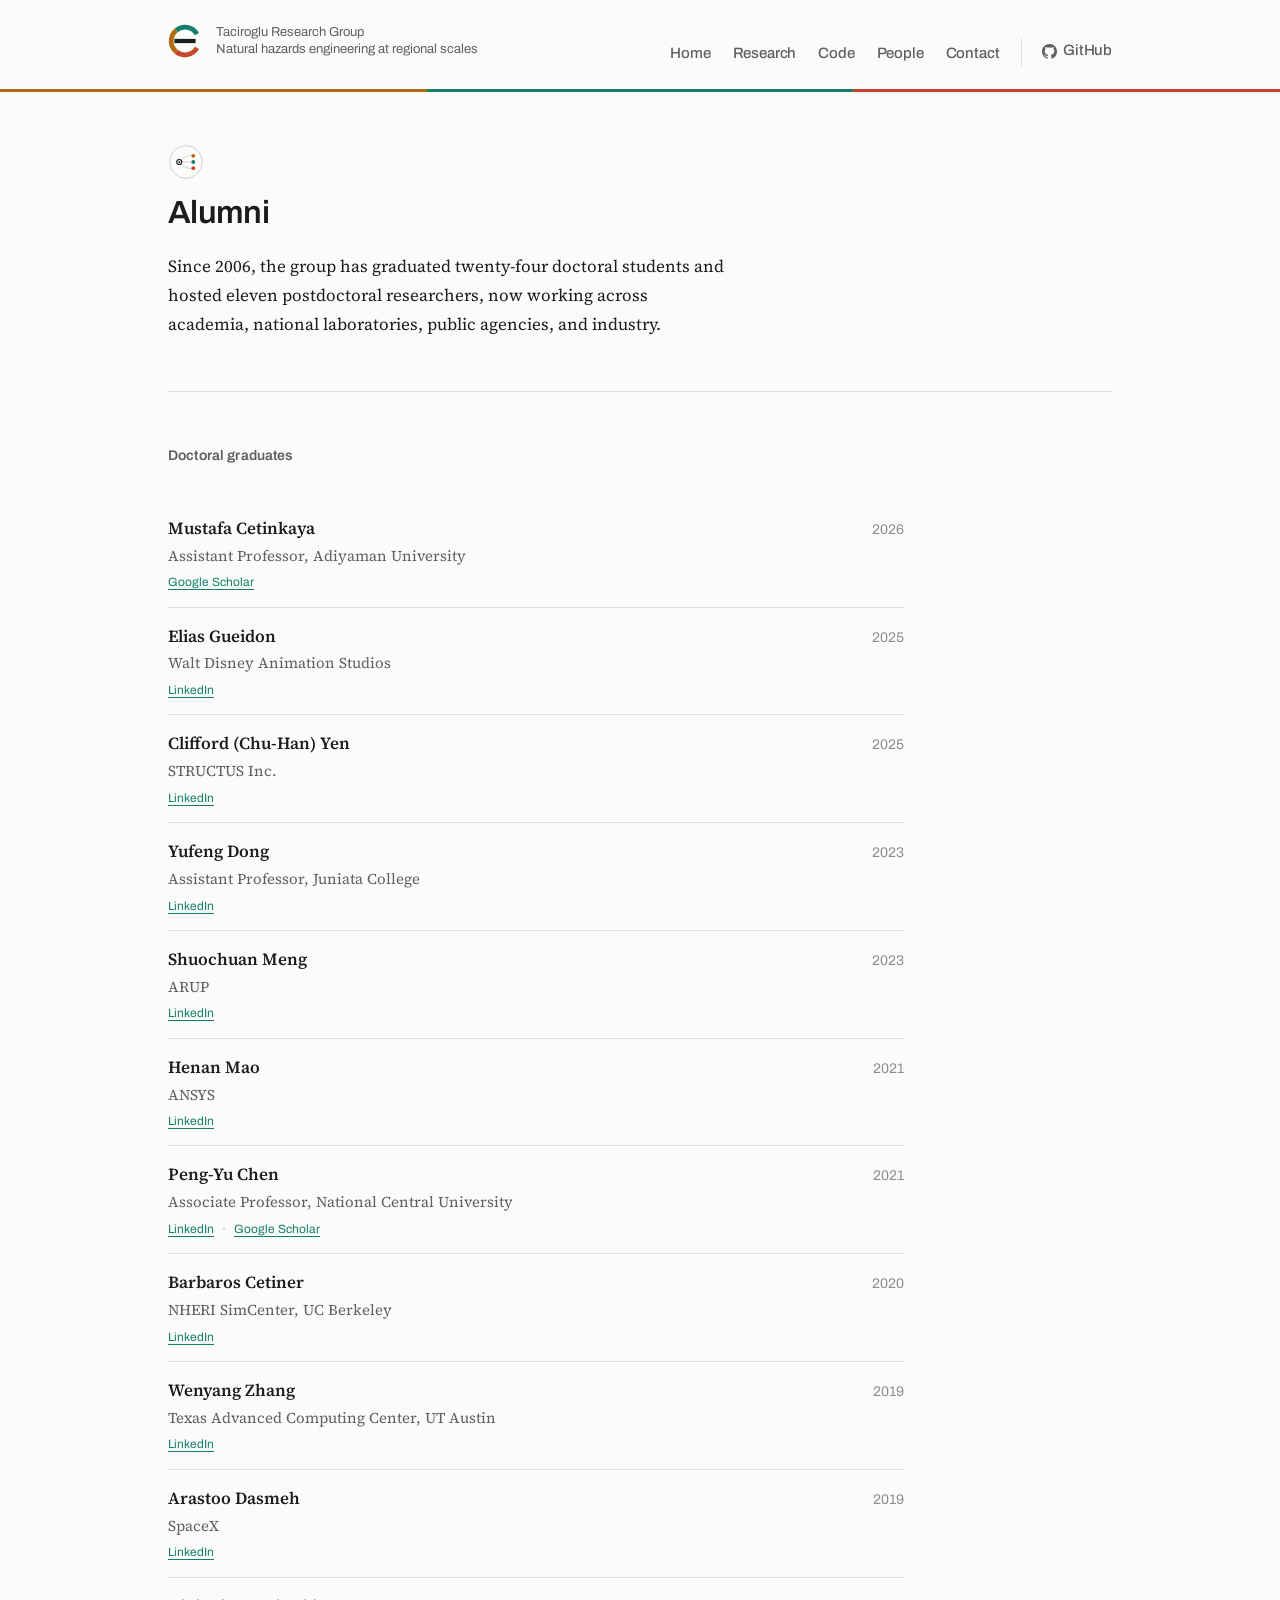
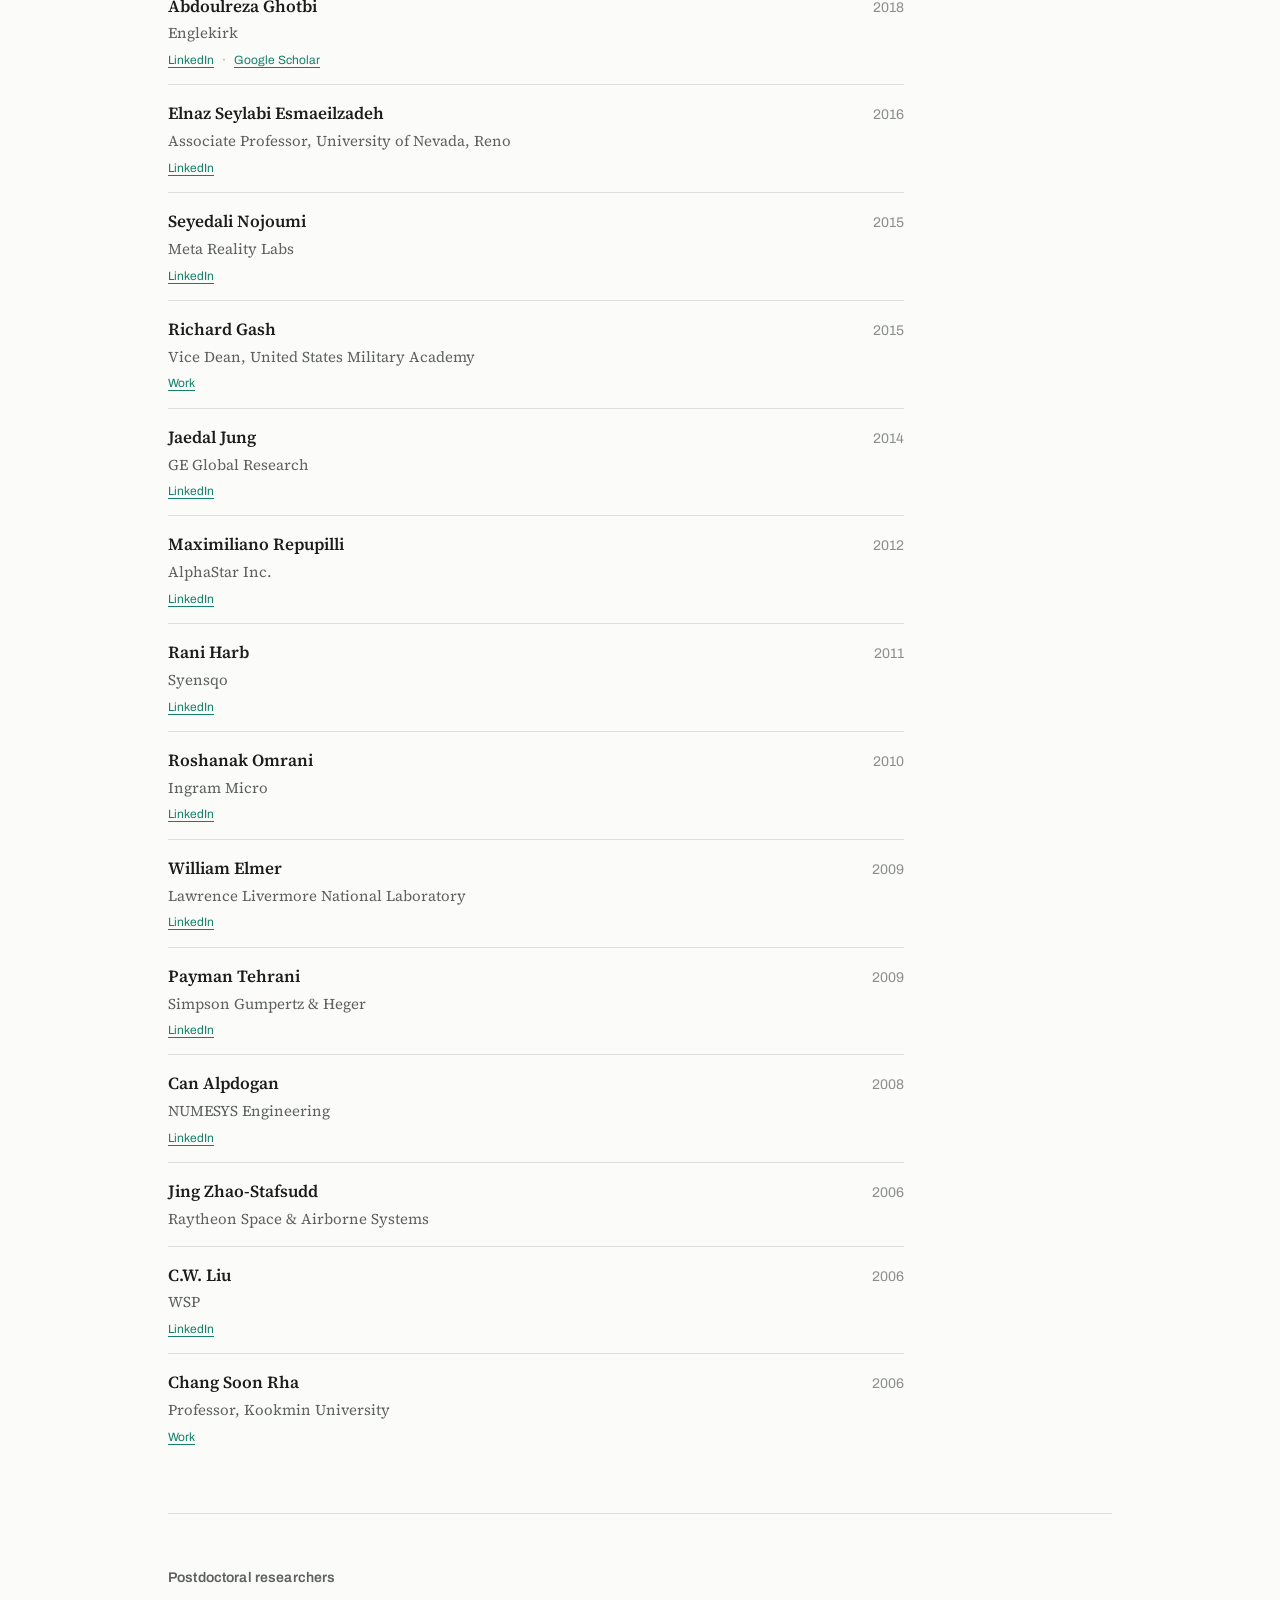
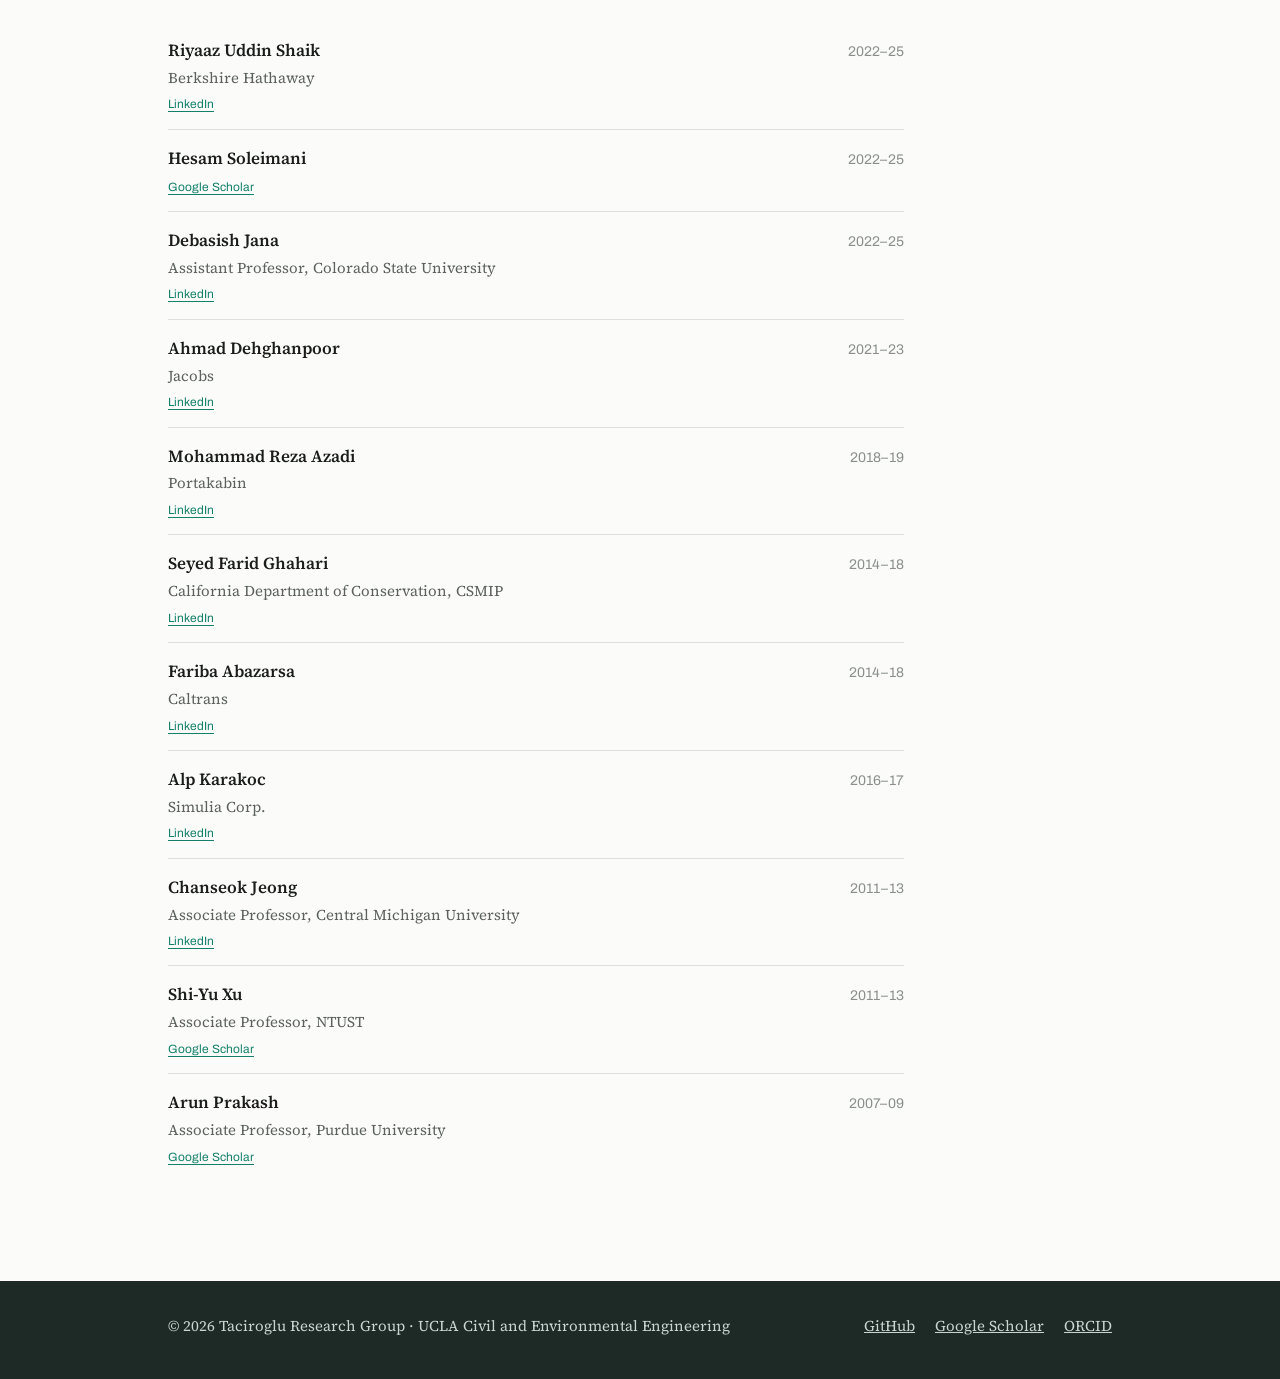
==== alumni.html @ d0d47802 "Set Soleimani postdoc years to 2022-2025" ====
<!DOCTYPE html>
<html lang="en">
<head>
<meta charset="utf-8">
<meta name="viewport" content="width=device-width, initial-scale=1">
<title>Alumni — Taciroglu Research Group</title>
<meta name="description" content="Doctoral graduates and postdoctoral researchers of the Taciroglu Research Group at UCLA since 2006.">
<link rel="preconnect" href="https://fonts.googleapis.com">
<link rel="preconnect" href="https://fonts.gstatic.com" crossorigin>
<link href="https://fonts.googleapis.com/css2?family=Archivo:wght@400;500;600&family=Source+Serif+4:opsz,wght@8..60,400;8..60,600&display=swap" rel="stylesheet">
<link rel="icon" type="image/svg+xml" href="assets/favicon.svg">
<link rel="stylesheet" href="assets/style.css">
</head>
<body>
<a class="skip" href="#main">Skip to content</a>

<header class="masthead">
  <div class="wrap masthead-inner">
    <a class="wordmark" href="index.html"><svg class="sitemark" viewBox="0 0 64 64" aria-hidden="true">
  <g fill="none" stroke-width="9" stroke-linecap="butt">
    <path d="M 54.52 19.00 A 26 26 0 0 0 15.29 12.08" stroke="#14806a"/>
    <path d="M 15.29 12.08 A 26 26 0 0 0 15.29 51.92" stroke="#b26b12"/>
    <path d="M 15.29 51.92 A 26 26 0 0 0 54.52 45.00" stroke="#c6472a"/>
  </g>
  <path d="M12 32 H52" stroke="#1a1d1b" stroke-width="8" fill="none"/>
</svg><span class="wm-text">Taciroglu Research Group
      <span>Natural hazards engineering at regional scales</span></span></a>
    <nav aria-label="Main"><ul><li><a href="index.html">Home</a></li><li><a href="research.html">Research</a></li><li><a href="code.html">Code</a></li><li><a href="people.html">People</a></li><li><a href="contact.html">Contact</a></li><li><a class="ext" href="https://github.com/TRG-UCLA">
          <svg viewBox="0 0 16 16" aria-hidden="true"><path d="M8 0C3.58 0 0 3.58 0 8c0 3.54 2.29 6.53 5.47 7.59.4.07.55-.17.55-.38 0-.19-.01-.82-.01-1.49-2.01.37-2.53-.49-2.69-.94-.09-.23-.48-.94-.82-1.13-.28-.15-.68-.52-.01-.53.63-.01 1.08.58 1.23.82.72 1.21 1.87.87 2.33.66.07-.52.28-.87.51-1.07-1.78-.2-3.64-.89-3.64-3.95 0-.87.31-1.59.82-2.15-.08-.2-.36-1.02.08-2.12 0 0 .67-.21 2.2.82.64-.18 1.32-.27 2-.27s1.36.09 2 .27c1.53-1.04 2.2-.82 2.2-.82.44 1.1.16 1.92.08 2.12.51.56.82 1.27.82 2.15 0 3.07-1.87 3.75-3.65 3.95.29.25.54.73.54 1.48 0 1.07-.01 1.93-.01 2.2 0 .21.15.46.55.38A8.01 8.01 0 0 0 16 8c0-4.42-3.58-8-8-8Z"/></svg>
          GitHub</a></li></ul></nav>
  </div>
</header>
<div class="strata" aria-hidden="true"><i></i><i></i><i></i></div>

<main id="main">
<div class="wrap">

<section style="border-top:0;">
  <svg class="emblem" viewBox="0 0 64 64" xmlns="http://www.w3.org/2000/svg" aria-hidden="true">
  <circle cx="32" cy="32" r="29" fill="none" stroke="#c9cbc6" stroke-width="1.5"/>
  <g stroke="#c9cbc6" stroke-width="1.4" fill="none">
    <path d="M20 32 Q 32 18 45 21"/>
    <path d="M20 32 Q 34 32 45 32"/>
    <path d="M20 32 Q 32 46 45 43"/>
  </g>
  <circle cx="20" cy="32" r="4.5" fill="none" stroke="#1a1d1b" stroke-width="2"/>
  <circle cx="20" cy="32" r="1.6" fill="#1a1d1b"/>
  <circle cx="45" cy="21" r="3.4" fill="#b26b12"/>
  <circle cx="45" cy="32" r="3.4" fill="#14806a"/>
  <circle cx="45" cy="43" r="3.4" fill="#c6472a"/>
</svg>
  <h2 class="big">Alumni</h2>
  <div class="narrow">
    <p>Since 2006, the group has graduated twenty-four doctoral students and hosted eleven postdoctoral researchers, now working across academia, national laboratories, public agencies, and industry.</p>
  </div>
</section>

<section>
  <h2 class="section-head">Doctoral graduates</h2>
  <ul class="alumni">
    <li><div><span class="who">Mustafa Cetinkaya</span><span class="where">Assistant Professor, Adiyaman University</span><span class="plinks"><a href="https://scholar.google.com/citations?hl=en&amp;user=sYdfbuUAAAAJ&amp;view_op=list_works&amp;sortby=pubdate">Google Scholar</a></span></div><span class="yr">2026</span></li>
    <li><div><span class="who">Elias Gueidon</span><span class="where">Walt Disney Animation Studios</span><span class="plinks"><a href="https://www.linkedin.com/in/egueidon/">LinkedIn</a></span></div><span class="yr">2025</span></li>
    <li><div><span class="who">Clifford (Chu-Han) Yen</span><span class="where">STRUCTUS Inc.</span><span class="plinks"><a href="https://www.linkedin.com/in/chu-han-yen/">LinkedIn</a></span></div><span class="yr">2025</span></li>
    <li><div><span class="who">Yufeng Dong</span><span class="where">Assistant Professor, Juniata College</span><span class="plinks"><a href="https://www.linkedin.com/in/yufeng-dong-834913126/">LinkedIn</a></span></div><span class="yr">2023</span></li>
    <li><div><span class="who">Shuochuan Meng</span><span class="where">ARUP</span><span class="plinks"><a href="https://www.linkedin.com/in/shuochuan-meng-0887a1172/">LinkedIn</a></span></div><span class="yr">2023</span></li>
    <li><div><span class="who">Henan Mao</span><span class="where">ANSYS</span><span class="plinks"><a href="https://www.linkedin.com/in/henan-mao-8424a6b6/">LinkedIn</a></span></div><span class="yr">2021</span></li>
    <li><div><span class="who">Peng-Yu Chen</span><span class="where">Associate Professor, National Central University</span><span class="plinks"><a href="https://www.linkedin.com/in/peng-yu-chen-3567aa104/">LinkedIn</a><span class="sep">&middot;</span><a href="https://scholar.google.com/citations?user=3n64_XAAAAAJ&amp;hl=en">Google Scholar</a></span></div><span class="yr">2021</span></li>
    <li><div><span class="who">Barbaros Cetiner</span><span class="where">NHERI SimCenter, UC Berkeley</span><span class="plinks"><a href="https://www.linkedin.com/in/barbaros-cetiner-85345a169/">LinkedIn</a></span></div><span class="yr">2020</span></li>
    <li><div><span class="who">Wenyang Zhang</span><span class="where">Texas Advanced Computing Center, UT Austin</span><span class="plinks"><a href="https://www.linkedin.com/in/wenyang-zhang-706ba595/">LinkedIn</a></span></div><span class="yr">2019</span></li>
    <li><div><span class="who">Arastoo Dasmeh</span><span class="where">SpaceX</span><span class="plinks"><a href="https://www.linkedin.com/in/arastoo-dasmeh-b69303133/">LinkedIn</a></span></div><span class="yr">2019</span></li>
    <li><div><span class="who">Abdoulreza Ghotbi</span><span class="where">Englekirk</span><span class="plinks"><a href="https://www.linkedin.com/in/abdoulreza-ghotbi-68016a99/">LinkedIn</a><span class="sep">&middot;</span><a href="https://scholar.google.com/citations?user=6StRxGgAAAAJ&amp;hl=en">Google Scholar</a></span></div><span class="yr">2018</span></li>
    <li><div><span class="who">Elnaz Seylabi Esmaeilzadeh</span><span class="where">Associate Professor, University of Nevada, Reno</span><span class="plinks"><a href="https://www.linkedin.com/in/elnaz-seylabi-245aa244/">LinkedIn</a></span></div><span class="yr">2016</span></li>
    <li><div><span class="who">Seyedali Nojoumi</span><span class="where">Meta Reality Labs</span><span class="plinks"><a href="https://www.linkedin.com/in/ali-nojoumi-94174627/">LinkedIn</a></span></div><span class="yr">2015</span></li>
    <li><div><span class="who">Richard Gash</span><span class="where">Vice Dean, United States Military Academy</span><span class="plinks"><a href="https://www.westpoint.edu/directory/richard-gash">Work</a></span></div><span class="yr">2015</span></li>
    <li><div><span class="who">Jaedal Jung</span><span class="where">GE Global Research</span><span class="plinks"><a href="https://www.linkedin.com/in/jaedal-jung-62a6a056/">LinkedIn</a></span></div><span class="yr">2014</span></li>
    <li><div><span class="who">Maximiliano Repupilli</span><span class="where">AlphaStar Inc.</span><span class="plinks"><a href="https://www.linkedin.com/in/max-repupilli/">LinkedIn</a></span></div><span class="yr">2012</span></li>
    <li><div><span class="who">Rani Harb</span><span class="where">Syensqo</span><span class="plinks"><a href="https://www.linkedin.com/in/rani-harb-phd-1a760979/">LinkedIn</a></span></div><span class="yr">2011</span></li>
    <li><div><span class="who">Roshanak Omrani</span><span class="where">Ingram Micro</span><span class="plinks"><a href="https://www.linkedin.com/in/roshanakomrani/">LinkedIn</a></span></div><span class="yr">2010</span></li>
    <li><div><span class="who">William Elmer</span><span class="where">Lawrence Livermore National Laboratory</span><span class="plinks"><a href="https://www.linkedin.com/in/william-elmer-39b494116/">LinkedIn</a></span></div><span class="yr">2009</span></li>
    <li><div><span class="who">Payman Tehrani</span><span class="where">Simpson Gumpertz &amp; Heger</span><span class="plinks"><a href="https://www.linkedin.com/in/paymankhalilitehrani/">LinkedIn</a></span></div><span class="yr">2009</span></li>
    <li><div><span class="who">Can Alpdogan</span><span class="where">NUMESYS Engineering</span><span class="plinks"><a href="https://www.linkedin.com/in/can-alpdogan/">LinkedIn</a></span></div><span class="yr">2008</span></li>
    <li><div><span class="who">Jing Zhao-Stafsudd</span><span class="where">Raytheon Space &amp; Airborne Systems</span></div><span class="yr">2006</span></li>
    <li><div><span class="who">C.W. Liu</span><span class="where">WSP</span><span class="plinks"><a href="https://www.linkedin.com/in/chengwen-liu-055a5216/">LinkedIn</a></span></div><span class="yr">2006</span></li>
    <li><div><span class="who">Chang Soon Rha</span><span class="where">Professor, Kookmin University</span><span class="plinks"><a href="https://archi.kookmin.ac.kr/construct/system/systemprofessor">Work</a></span></div><span class="yr">2006</span></li>
  </ul>
</section>

<section>
  <h2 class="section-head">Postdoctoral researchers</h2>
  <ul class="alumni">
    <li><div><span class="who">Riyaaz Uddin Shaik</span><span class="where">Berkshire Hathaway</span><span class="plinks"><a href="https://www.linkedin.com/in/riyaazuddienshaik/">LinkedIn</a></span></div><span class="yr">2022&ndash;25</span></li>
    <li><div><span class="who">Hesam Soleimani</span><span class="plinks"><a href="https://scholar.google.com/citations?user=R0qw1zAAAAAJ&amp;hl=en">Google Scholar</a></span></div><span class="yr">2022&ndash;25</span></li>
    <li><div><span class="who">Debasish Jana</span><span class="where">Assistant Professor, Colorado State University</span><span class="plinks"><a href="https://www.linkedin.com/in/debasish-jana-aa2b454b/">LinkedIn</a></span></div><span class="yr">2022&ndash;25</span></li>
    <li><div><span class="who">Ahmad Dehghanpoor</span><span class="where">Jacobs</span><span class="plinks"><a href="https://www.linkedin.com/in/ahmad-dehghanpoor-ph-d-9893b960/">LinkedIn</a></span></div><span class="yr">2021&ndash;23</span></li>
    <li><div><span class="who">Mohammad Reza Azadi</span><span class="where">Portakabin</span><span class="plinks"><a href="https://www.linkedin.com/in/mrazadiphd/">LinkedIn</a></span></div><span class="yr">2018&ndash;19</span></li>
    <li><div><span class="who">Seyed Farid Ghahari</span><span class="where">California Department of Conservation, CSMIP</span><span class="plinks"><a href="https://www.linkedin.com/in/farid-ghahari-58b87539/">LinkedIn</a></span></div><span class="yr">2014&ndash;18</span></li>
    <li><div><span class="who">Fariba Abazarsa</span><span class="where">Caltrans</span><span class="plinks"><a href="https://www.linkedin.com/in/fariba-abazarsa-60639740/">LinkedIn</a></span></div><span class="yr">2014&ndash;18</span></li>
    <li><div><span class="who">Alp Karakoc</span><span class="where">Simulia Corp.</span><span class="plinks"><a href="https://www.linkedin.com/in/alp-karako%C3%A7-21534559/">LinkedIn</a></span></div><span class="yr">2016&ndash;17</span></li>
    <li><div><span class="who">Chanseok Jeong</span><span class="where">Associate Professor, Central Michigan University</span><span class="plinks"><a href="https://www.linkedin.com/in/chanseok-jeong-a79195b7/">LinkedIn</a></span></div><span class="yr">2011&ndash;13</span></li>
    <li><div><span class="who">Shi-Yu Xu</span><span class="where">Associate Professor, NTUST</span><span class="plinks"><a href="https://scholar.google.com/citations?user=AnPup9gAAAAJ&amp;hl=en">Google Scholar</a></span></div><span class="yr">2011&ndash;13</span></li>
    <li><div><span class="who">Arun Prakash</span><span class="where">Associate Professor, Purdue University</span><span class="plinks"><a href="https://scholar.google.com/citations?user=gEMQcLAAAAAJ&amp;hl=en">Google Scholar</a></span></div><span class="yr">2007&ndash;09</span></li>
  </ul>
</section>

</div>
</main>

<footer>
  <div class="wrap foot-inner">
    <div>© 2026 Taciroglu Research Group · UCLA Civil and Environmental Engineering</div>
    <ul>
      <li><a href="https://github.com/TRG-UCLA">GitHub</a></li>
      <li><a href="https://scholar.google.com/citations?user=66y9fGcAAAAJ&amp;hl=en">Google Scholar</a></li>
      <li><a href="https://orcid.org/0000-0001-9618-1210">ORCID</a></li>
    </ul>
  </div>
</footer>

</body>
</html>
---- assets/style.css ----
/* Taciroglu Research Group
   Natural hazards engineering at regional scales */

:root {
  --ink:      #1a1d1b;
  --paper:    #fbfbf9;
  --muted:    #5c615e;
  --faint:    #8a8f8b;
  --rule:     #dfe0dc;
  --earth:    #b26b12;
  --wind:     #14806a;
  --fire:     #c6472a;
  --earth-bg: #f7efe2;
  --wind-bg:  #e6f2ee;
  --fire-bg:  #faece8;
  --earth-deep: #8a5106;
  --wind-deep:  #0d5f4e;
  --fire-deep:  #9c3418;
  --pine:       #1e2a26;
  --pine-text:  #c9d6d0;

  --measure: 62ch;
  --gap: 1.5rem;
}

*, *::before, *::after { box-sizing: border-box; }

html { -webkit-text-size-adjust: 100%; }

body {
  margin: 0;
  background: var(--paper);
  color: var(--ink);
  font-family: "Source Serif 4", Georgia, serif;
  font-size: 1.0625rem;
  line-height: 1.7;
  font-optical-sizing: auto;
}

h1, h2, h3, h4, nav, .sans {
  font-family: "Archivo", "Helvetica Neue", Arial, sans-serif;
  font-weight: 500;
  letter-spacing: -0.01em;
}

a { color: inherit; }
a:focus-visible,
button:focus-visible {
  outline: 2px solid var(--wind);
  outline-offset: 3px;
}

.wrap {
  max-width: 62rem;
  margin: 0 auto;
  padding: 0 1.5rem;
}

.narrow { max-width: var(--measure); }

/* ---------- header ---------- */

.masthead {
  padding: 1.5rem 0 1.25rem;
}

.masthead-inner {
  display: flex;
  align-items: baseline;
  justify-content: space-between;
  gap: 1.5rem;
  flex-wrap: wrap;
}

.wordmark {
  font-family: "Archivo", sans-serif;
  font-weight: 600;
  font-size: 1.0625rem;
  letter-spacing: -0.015em;
  text-decoration: none;
  line-height: 1.3;
}

.wordmark span {
  display: block;
  font-weight: 400;
  font-size: 0.8125rem;
  color: var(--muted);
  letter-spacing: 0;
}

nav ul {
  display: flex;
  gap: 1.375rem;
  list-style: none;
  margin: 0;
  padding: 0;
  flex-wrap: wrap;
  align-items: center;
}

nav a {
  font-size: 0.9375rem;
  text-decoration: none;
  color: var(--muted);
  padding-bottom: 2px;
  border-bottom: 1.5px solid transparent;
}

nav a:hover { color: var(--ink); }
nav a[aria-current="page"] {
  color: var(--ink);
  border-bottom-color: var(--ink);
}

nav .ext {
  padding-left: 1.25rem;
  border-left: 1px solid var(--rule);
  display: inline-flex;
  align-items: center;
  gap: 0.35rem;
}

nav .ext svg { width: 15px; height: 15px; fill: currentColor; }

.strata {
  display: flex;
  height: 3px;
}
.strata i { flex: 1; }
.strata i:nth-child(1) { background: var(--earth); }
.strata i:nth-child(2) { background: var(--wind); }
.strata i:nth-child(3) { background: var(--fire); }

/* ---------- hero ---------- */

.hero-band {
  background: linear-gradient(160deg, var(--earth-bg) 0%, var(--wind-bg) 55%, var(--fire-bg) 100%);
  border-bottom: 1px solid var(--rule);
}
.hero { padding: 3.5rem 0 2.5rem; }

.hero h1 {
  font-size: clamp(2rem, 5.5vw, 3.125rem);
  line-height: 1.08;
  margin: 0;
  font-weight: 600;
}

.hero h1 .qual {
  display: block;
  font-weight: 400;
  color: var(--muted);
}

.hero .lede {
  margin: 1.75rem 0 0;
  font-size: 1.1875rem;
  line-height: 1.65;
  max-width: var(--measure);
}

.hero .lede + p {
  margin-top: 0.75rem;
  color: var(--muted);
  max-width: var(--measure);
}

.terrain {
  margin: 3rem 0 0;
}
.terrain svg { width: 100%; height: auto; display: block; }

/* ---------- generic section ---------- */

section { padding: 3.25rem 0; }
section + section { border-top: 1px solid var(--rule); }

.section-head {
  font-size: 0.875rem;
  font-weight: 600;
  color: var(--muted);
  margin: 0 0 2rem;
  font-family: "Archivo", sans-serif;
  letter-spacing: 0.01em;
}

h2.big {
  font-size: clamp(1.5rem, 3.5vw, 2rem);
  line-height: 1.2;
  margin: 0 0 1.25rem;
  font-weight: 600;
  letter-spacing: -0.02em;
}

p { margin: 0 0 1rem; max-width: var(--measure); }
p:last-child { margin-bottom: 0; }

/* ---------- hazards ---------- */

.hazard {
  display: grid;
  grid-template-columns: 92px 1fr;
  gap: 1.75rem;
  padding: 1.75rem;
  align-items: start;
  border-radius: 2px;
}
.hazard + .hazard { margin-top: 1.25rem; }
.hazard.earth { background: var(--earth-bg); }
.hazard.wind  { background: var(--wind-bg); }
.hazard.fire  { background: var(--fire-bg); }
.hazard svg { width: 92px; height: 46px; display: block; }

.hazard h3 {
  margin: 0 0 0.4rem;
  font-size: 1.1875rem;
  font-weight: 600;
}
.hazard p { margin: 0; color: var(--muted); }

.hazard.earth h3 { color: var(--earth-deep); }
.hazard.wind  h3 { color: var(--wind-deep); }
.hazard.fire  h3 { color: var(--fire-deep); }

/* ---------- pipeline ---------- */

.chain { counter-reset: stage; margin: 0; padding: 0; list-style: none; }

.chain li {
  counter-increment: stage;
  display: grid;
  grid-template-columns: 2.75rem 1fr;
  gap: 1.25rem;
  padding: 1.5rem 0;
}
.chain li + li { border-top: 1px solid var(--rule); }

.chain li::before {
  content: counter(stage);
  font-family: "Archivo", sans-serif;
  font-size: 0.9375rem;
  font-weight: 600;
  color: var(--faint);
  line-height: 1.9;
}

.chain h3 { margin: 0 0 0.35rem; font-size: 1.0625rem; font-weight: 600; }
.chain p { margin: 0; color: var(--muted); }

/* ---------- publications ---------- */

.pubs { margin: 0; padding: 0; list-style: none; }

.pubs li {
  padding: 1.125rem 0;
  max-width: 68ch;
}
.pubs li + li { border-top: 1px solid var(--rule); }

.pubs .authors { color: var(--muted); }
.pubs em { color: var(--ink); }
.pubs b { font-weight: 600; }

.codemark {
  font-family: "Archivo", sans-serif;
  font-size: 0.75rem;
  font-weight: 500;
  color: var(--wind);
  text-decoration: none;
  border-bottom: 1px solid currentColor;
  margin-left: 0.5rem;
  white-space: nowrap;
}

.more {
  display: inline-block;
  margin-top: 1.75rem;
  font-family: "Archivo", sans-serif;
  font-size: 0.9375rem;
  text-decoration: none;
  border-bottom: 1.5px solid var(--ink);
  padding-bottom: 1px;
}

/* ---------- repos ---------- */

.repo {
  padding: 1.375rem 0;
  max-width: 68ch;
}
.newsline { border-left: 3px solid var(--rule); padding-left: 1.25rem; }
.newsline.earth { border-left-color: var(--earth); }
.newsline.wind  { border-left-color: var(--wind); }
.newsline.fire  { border-left-color: var(--fire); }
.newsline + .newsline { border-top: 0; margin-top: 1.25rem; }
.repo + .repo { border-top: 1px solid var(--rule); }

.repo h3 {
  margin: 0 0 0.35rem;
  font-size: 1.0625rem;
  font-weight: 600;
}
.repo h3 a { text-decoration: none; border-bottom: 1.5px solid var(--rule); }
.repo h3 a:hover { border-bottom-color: currentColor; }
.repo p { margin: 0 0 0.5rem; color: var(--muted); }

.meta {
  font-family: "Archivo", sans-serif;
  font-size: 0.8125rem;
  color: var(--faint);
}
.meta a { color: var(--faint); }

.rail {
  background: #f1f1ed;
  padding: 1.25rem 1.5rem;
  border-radius: 2px;
}
.rail + .rail { margin-top: 1rem; }
.rail.earth { background: var(--earth-bg); }
.rail.wind  { background: var(--wind-bg); }
.rail.fire  { background: var(--fire-bg); }

/* ---------- people ---------- */

.pi {
  display: grid;
  grid-template-columns: 168px 1fr;
  gap: 2.25rem;
  align-items: start;
}

.portrait {
  width: 168px; height: 168px;
  border-radius: 50%;
  overflow: hidden;
  position: relative;
  background: var(--earth-bg);
  display: flex; align-items: center; justify-content: center;
  font-family: "Archivo", sans-serif;
  font-size: 2.75rem; font-weight: 500;
  color: var(--earth);
}
.portrait img {
  width: 100%; height: 100%; object-fit: cover; display: block;
  filter: grayscale(100%) contrast(1.08);
}
.portrait::after {
  content: ""; position: absolute; inset: 0;
  mix-blend-mode: color; pointer-events: none;
}
.portrait.has-photo.earth::after { background: var(--earth); }
.portrait.has-photo.wind::after  { background: var(--wind); }
.portrait.has-photo.fire::after  { background: var(--fire); }

.roster {
  display: grid;
  grid-template-columns: repeat(auto-fill, minmax(230px, 1fr));
  gap: 1.75rem 2rem;
  margin-top: 1.25rem;
}

.member { display: flex; gap: 1rem; align-items: center; }

.avatar {
  width: 60px; height: 60px; flex: 0 0 60px;
  border-radius: 50%;
  display: flex; align-items: center; justify-content: center;
  font-family: "Archivo", sans-serif;
  font-size: 1.0625rem; font-weight: 500;
  overflow: hidden; position: relative;
}
.avatar.earth   { background: var(--earth-bg); color: var(--earth); }
.avatar.wind    { background: var(--wind-bg);  color: var(--wind); }
.avatar.fire    { background: var(--fire-bg);  color: var(--fire); }
.avatar.neutral { background: #eeefec;         color: var(--muted); }

.member h3 { margin: 0; font-size: 1rem; font-weight: 600; }
.member p  { margin: 0.1rem 0 0; font-size: 0.9375rem; color: var(--muted); line-height: 1.45; }

.group-label {
  font-family: "Archivo", sans-serif;
  font-size: 0.8125rem;
  font-weight: 600;
  display: inline-block;
  margin: 2.5rem 0 0;
  padding: 0.3rem 0.8rem;
  border-radius: 2px;
}
.group-label.earth   { color: var(--earth-deep); background: var(--earth-bg); }
.group-label.wind    { color: var(--wind-deep);  background: var(--wind-bg); }
.group-label.fire    { color: var(--fire-deep);  background: var(--fire-bg); }
.group-label.neutral { color: var(--muted); background: #f1f1ed; }

/* ---------- alumni ---------- */

.alumni { margin: 0; padding: 0; list-style: none; max-width: 46rem; }

.alumni li {
  display: grid;
  grid-template-columns: 1fr auto;
  gap: 0.5rem 1.5rem;
  padding: 0.875rem 0;
  align-items: baseline;
}
.alumni li + li { border-top: 1px solid var(--rule); }

.alumni .who { font-weight: 600; }
.alumni .who a { text-decoration: none; border-bottom: 1.5px solid var(--rule); }
.alumni .who a:hover { border-bottom-color: currentColor; }
.alumni .where { color: var(--muted); font-size: 0.9375rem; display: block; }
.alumni .yr {
  font-family: "Archivo", sans-serif;
  font-size: 0.875rem;
  color: var(--faint);
  white-space: nowrap;
}

/* ---------- contact ---------- */

.card-cols {
  display: grid;
  grid-template-columns: repeat(auto-fit, minmax(240px, 1fr));
  gap: 2.5rem;
  max-width: 52rem;
}

.addr { font-style: normal; line-height: 1.75; }
.addr a { color: var(--ink); }

.deflist { margin: 0; }
.deflist dt {
  font-family: "Archivo", sans-serif;
  font-size: 0.8125rem;
  color: var(--faint);
  margin-top: 1rem;
}
.deflist dt:first-child { margin-top: 0; }
.deflist dd { margin: 0.15rem 0 0; }

/* ---------- footer ---------- */

footer {
  background: var(--pine);
  margin-top: 3rem;
  padding: 2rem 0 2.5rem;
  font-size: 0.9375rem;
  color: var(--pine-text);
}
.foot-inner {
  display: flex; justify-content: space-between;
  gap: 1rem; flex-wrap: wrap; align-items: center;
}
.foot-inner ul {
  display: flex; gap: 1.25rem; list-style: none; margin: 0; padding: 0;
}
.foot-inner a { color: var(--pine-text); }
.foot-inner a:hover { color: #fff; }

/* ---------- responsive ---------- */

@media (max-width: 640px) {
  body { font-size: 1rem; }
  .hero { padding-top: 2.25rem; }
  .pi { grid-template-columns: 1fr; gap: 1.25rem; }
  .portrait { width: 128px; height: 128px; font-size: 2rem; }
  .hazard { grid-template-columns: 1fr; gap: 0.875rem; }
  .alumni li { grid-template-columns: 1fr; }
  .alumni .yr { order: -1; }
  nav ul { gap: 1rem; }
  nav .ext { padding-left: 0; border-left: 0; }
}

@media (prefers-reduced-motion: reduce) {
  * { animation: none !important; transition: none !important; }
}

.visually-hidden {
  position: absolute; width: 1px; height: 1px;
  padding: 0; margin: -1px; overflow: hidden;
  clip: rect(0 0 0 0); white-space: nowrap; border: 0;
}

.skip {
  position: absolute; left: -9999px;
  background: var(--ink); color: var(--paper);
  padding: 0.5rem 1rem; z-index: 10;
}
.skip:focus { left: 1rem; top: 1rem; }

/* ---------- grants header ---------- */

.grant-stats {
  display: flex;
  gap: 2.5rem;
  flex-wrap: wrap;
  margin: 1.75rem 0 0;
}
.grant-stats .stat .num {
  font-family: "Archivo", sans-serif;
  font-size: 1.75rem;
  font-weight: 600;
  letter-spacing: -0.02em;
  display: block;
  line-height: 1.15;
}
.grant-stats .stat .lbl {
  font-family: "Archivo", sans-serif;
  font-size: 0.8125rem;
  color: var(--faint);
}

.sponsor-strip {
  display: flex;
  gap: 1rem 2.25rem;
  flex-wrap: wrap;
  align-items: baseline;
  margin: 1.5rem 0 0;
  padding: 1.25rem 0 0;
  border-top: 1px solid var(--rule);
}
.sponsor-strip .mark {
  font-family: "Archivo", sans-serif;
  font-weight: 600;
  font-size: 1rem;
  letter-spacing: 0.01em;
  color: var(--muted);
  white-space: nowrap;
}
.sponsor-strip .mark img { height: 34px; width: auto; display: block; filter: grayscale(100%); opacity: 0.75; }
.sponsor-strip .lbl {
  flex-basis: 100%;
  font-family: "Archivo", sans-serif;
  font-size: 0.8125rem;
  color: var(--faint);
  margin-bottom: -0.5rem;
}

/* illustrated portraits keep their own color */
.portrait.illustrated img { filter: none; }
.portrait.illustrated::after { content: none; }

/* roster photos: same grayscale + hazard tint as the PI treatment */
.avatar img {
  width: 100%; height: 100%; object-fit: cover; display: block;
  filter: grayscale(100%) contrast(1.08);
}
.avatar.has-photo::after {
  content: ""; position: absolute; inset: 0;
  mix-blend-mode: color; pointer-events: none;
}
.avatar.has-photo.earth::after   { background: var(--earth); }
.avatar.has-photo.wind::after    { background: var(--wind); }
.avatar.has-photo.fire::after    { background: var(--fire); }
.avatar.has-photo.neutral::after { background: #7a7f7b; }

/* ---------- page-top graphics ---------- */
.pagegraph { margin: 2.25rem 0 0.5rem; }
.pagegraph svg { width: 100%; height: auto; display: block; }

/* alumni profile links */
.alumni .plinks {
  display: block;
  margin-top: 0.25rem;
  font-family: "Archivo", sans-serif;
  font-size: 0.75rem;
}
.alumni .plinks a {
  color: var(--wind);
  text-decoration: none;
  border-bottom: 1px solid currentColor;
}
.alumni .plinks .sep { color: var(--faint); margin: 0 0.5rem; }

/* pipeline step glyphs */
.chain li { grid-template-columns: 2.75rem 78px 1fr; }
.stepglyph { width: 64px; height: 44px; margin-top: 0.3rem; }
.stepglyph * { stroke: #7d827e; fill: none; stroke-width: 1.5; stroke-linecap: round; stroke-linejoin: round; }
.stepglyph .dot { fill: #7d827e; stroke: none; }
.stepglyph .faint { stroke: #c9cbc6; stroke-width: 1; }
@media (max-width: 640px) {
  .chain li { grid-template-columns: 2.75rem 1fr; }
  .stepglyph { display: none; }
}

/* page emblems */
.emblem { width: 36px; height: 36px; display: block; margin: 0 0 0.9rem; }
a.more svg.ic { width: 18px; height: 18px; vertical-align: -4px; margin-right: 0.45rem; }

/* site mark */
.wordmark { display: flex; align-items: center; gap: 0.9rem; }
.sitemark { width: 34px; height: 34px; flex: none; }
@media (max-width: 640px) { .sitemark { width: 28px; height: 28px; } }
.wm-text { display: block; }

/* stacked section links */
.morerow { margin-top: 0.85rem; }
.morerow a.more { display: inline-flex; align-items: center; }

/* tighten stacked links under paragraphs */
.morerow a.more { margin-top: 0; }

/* large section titles with icons (research page) */
.section-head-lg {
  display: flex; align-items: center; gap: 0.65rem;
  font-family: "Archivo", sans-serif;
  font-size: 1.375rem; font-weight: 600; letter-spacing: -0.015em;
  color: var(--ink); margin: 0 0 1.75rem;
}
.section-head-lg svg { width: 26px; height: 26px; flex: none; }
.section-head-lg svg * { stroke: #7d827e; fill: none; stroke-width: 1.6; stroke-linecap: round; stroke-linejoin: round; }

/* member role line */
.member .role {
  margin: 0.05rem 0 0;
  font-family: "Archivo", sans-serif;
  font-size: 0.75rem;
  font-weight: 500;
  color: var(--faint);
  letter-spacing: 0.02em;
}
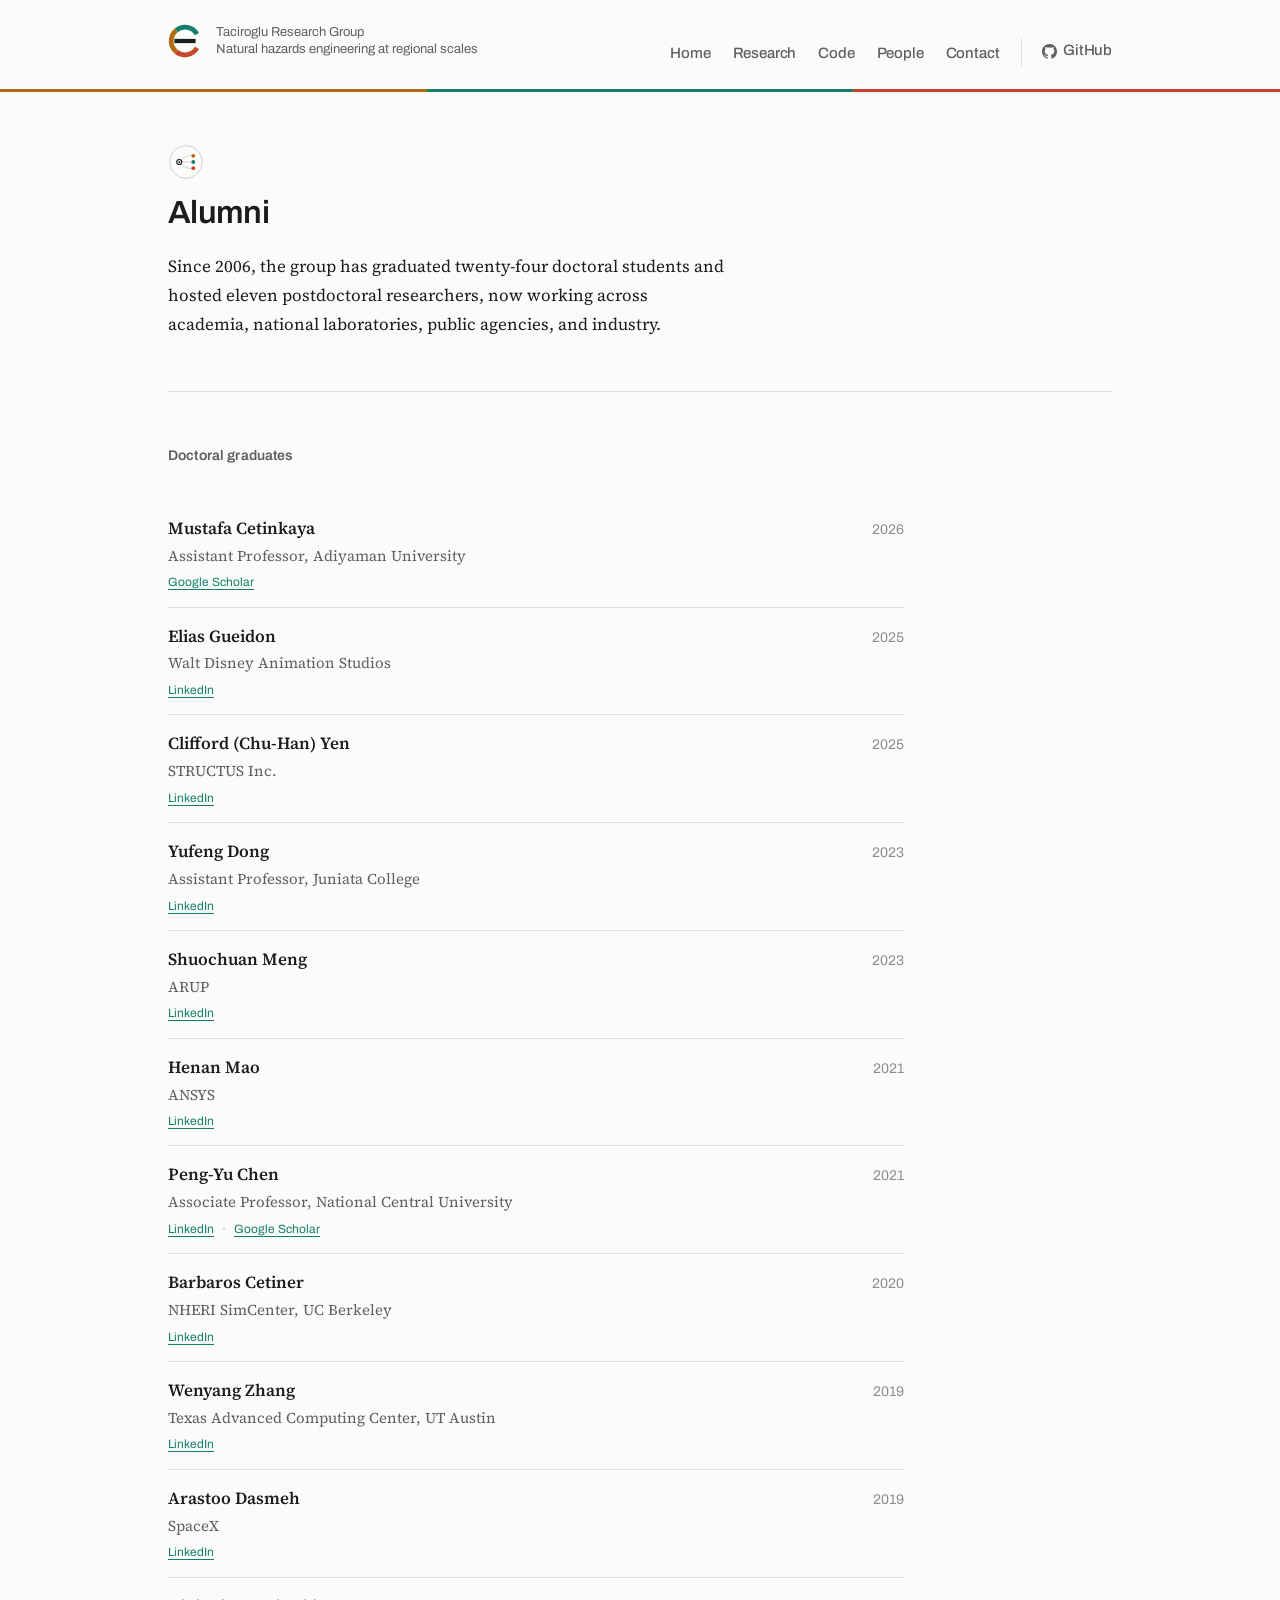
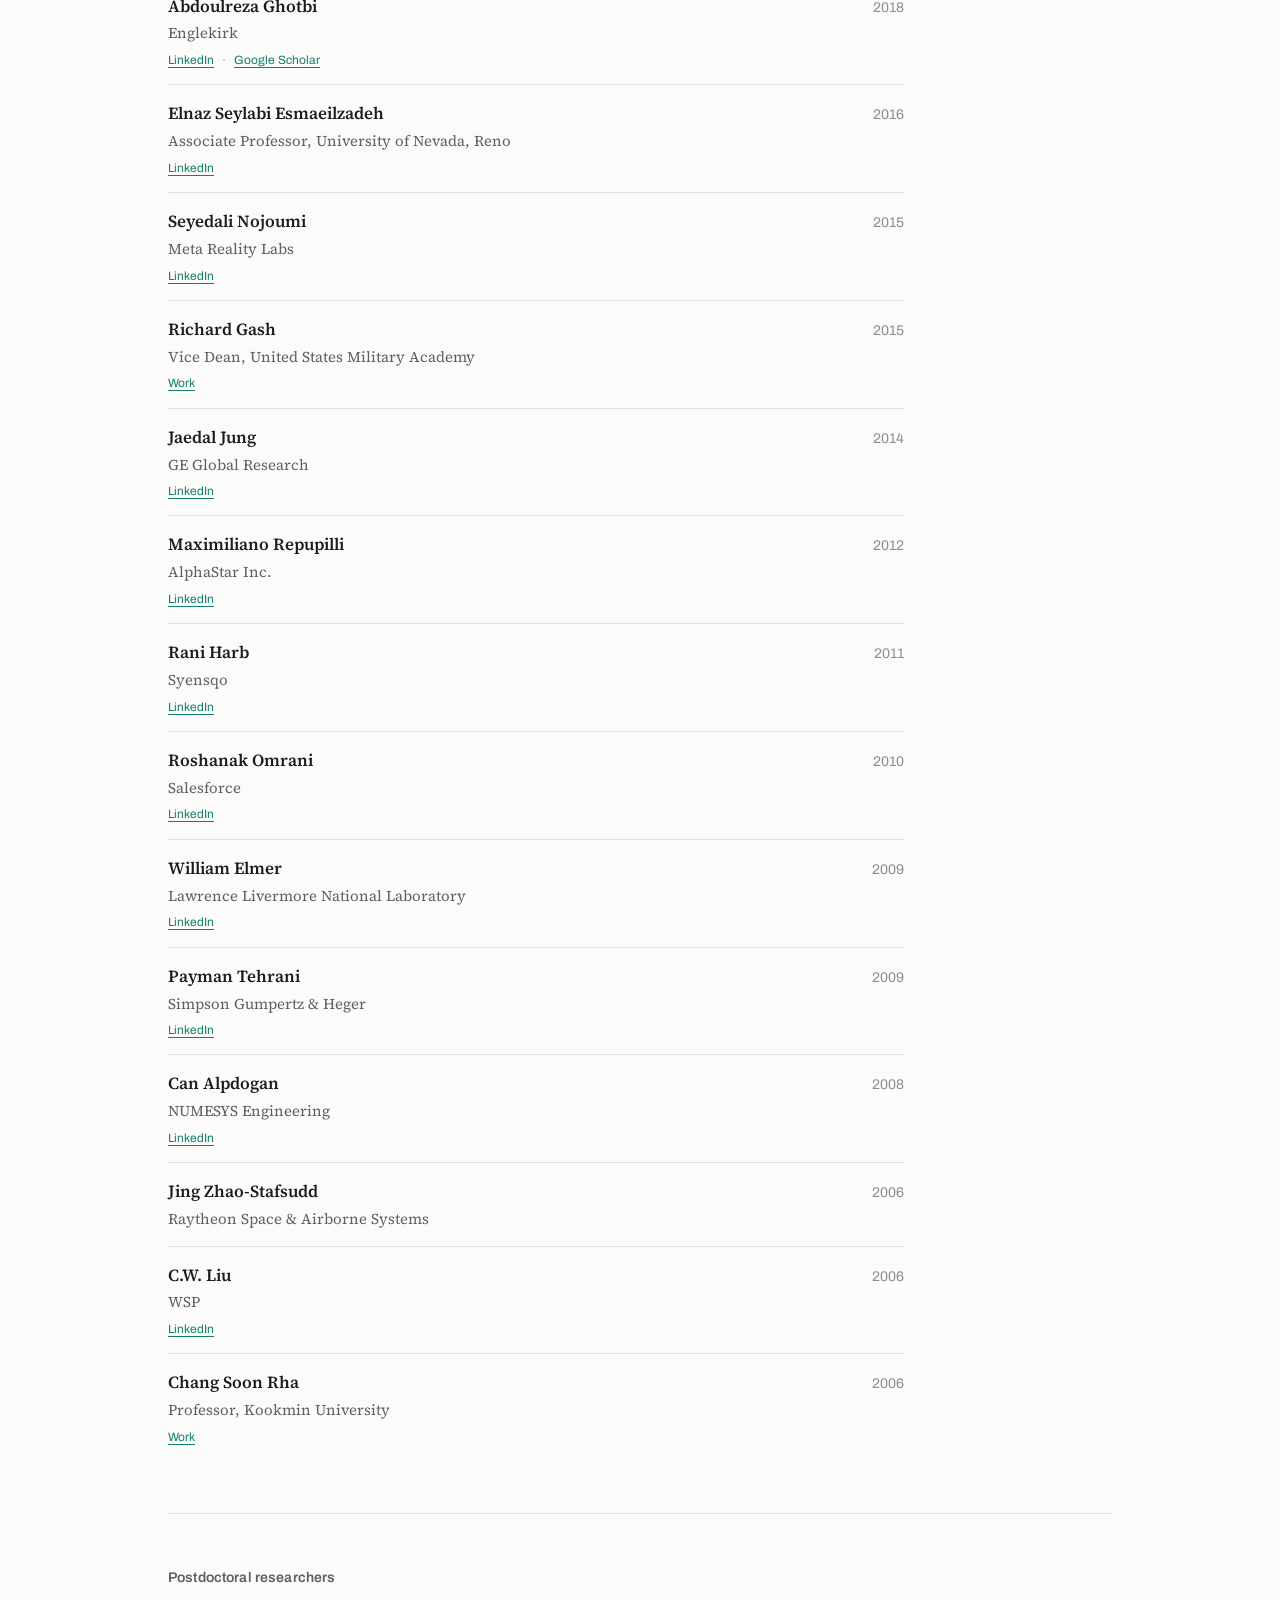
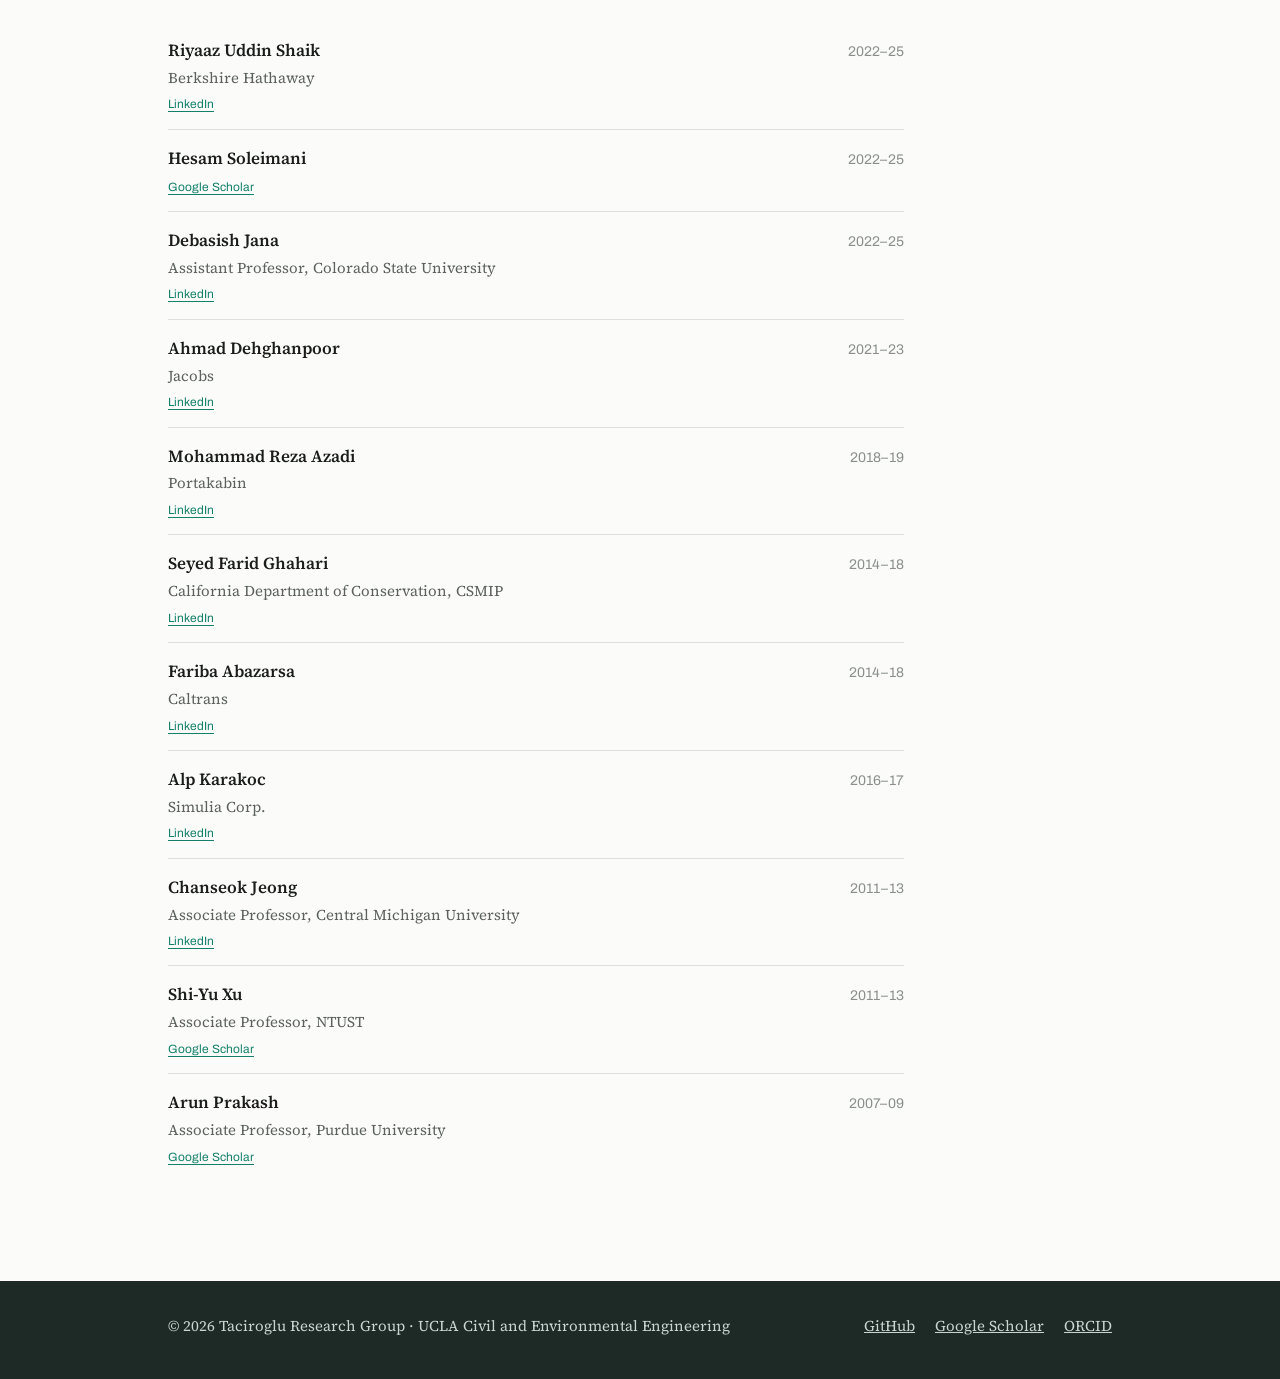
==== commit 355ba86b: "Update Omrani employer to Salesforce" ====
--- a/alumni.html
+++ b/alumni.html
@@ -75,7 +75,7 @@
     <li><div><span class="who">Jaedal Jung</span><span class="where">GE Global Research</span><span class="plinks"><a href="https://www.linkedin.com/in/jaedal-jung-62a6a056/">LinkedIn</a></span></div><span class="yr">2014</span></li>
     <li><div><span class="who">Maximiliano Repupilli</span><span class="where">AlphaStar Inc.</span><span class="plinks"><a href="https://www.linkedin.com/in/max-repupilli/">LinkedIn</a></span></div><span class="yr">2012</span></li>
     <li><div><span class="who">Rani Harb</span><span class="where">Syensqo</span><span class="plinks"><a href="https://www.linkedin.com/in/rani-harb-phd-1a760979/">LinkedIn</a></span></div><span class="yr">2011</span></li>
-    <li><div><span class="who">Roshanak Omrani</span><span class="where">Ingram Micro</span><span class="plinks"><a href="https://www.linkedin.com/in/roshanakomrani/">LinkedIn</a></span></div><span class="yr">2010</span></li>
+    <li><div><span class="who">Roshanak Omrani</span><span class="where">Salesforce</span><span class="plinks"><a href="https://www.linkedin.com/in/roshanakomrani/">LinkedIn</a></span></div><span class="yr">2010</span></li>
     <li><div><span class="who">William Elmer</span><span class="where">Lawrence Livermore National Laboratory</span><span class="plinks"><a href="https://www.linkedin.com/in/william-elmer-39b494116/">LinkedIn</a></span></div><span class="yr">2009</span></li>
     <li><div><span class="who">Payman Tehrani</span><span class="where">Simpson Gumpertz &amp; Heger</span><span class="plinks"><a href="https://www.linkedin.com/in/paymankhalilitehrani/">LinkedIn</a></span></div><span class="yr">2009</span></li>
     <li><div><span class="who">Can Alpdogan</span><span class="where">NUMESYS Engineering</span><span class="plinks"><a href="https://www.linkedin.com/in/can-alpdogan/">LinkedIn</a></span></div><span class="yr">2008</span></li>
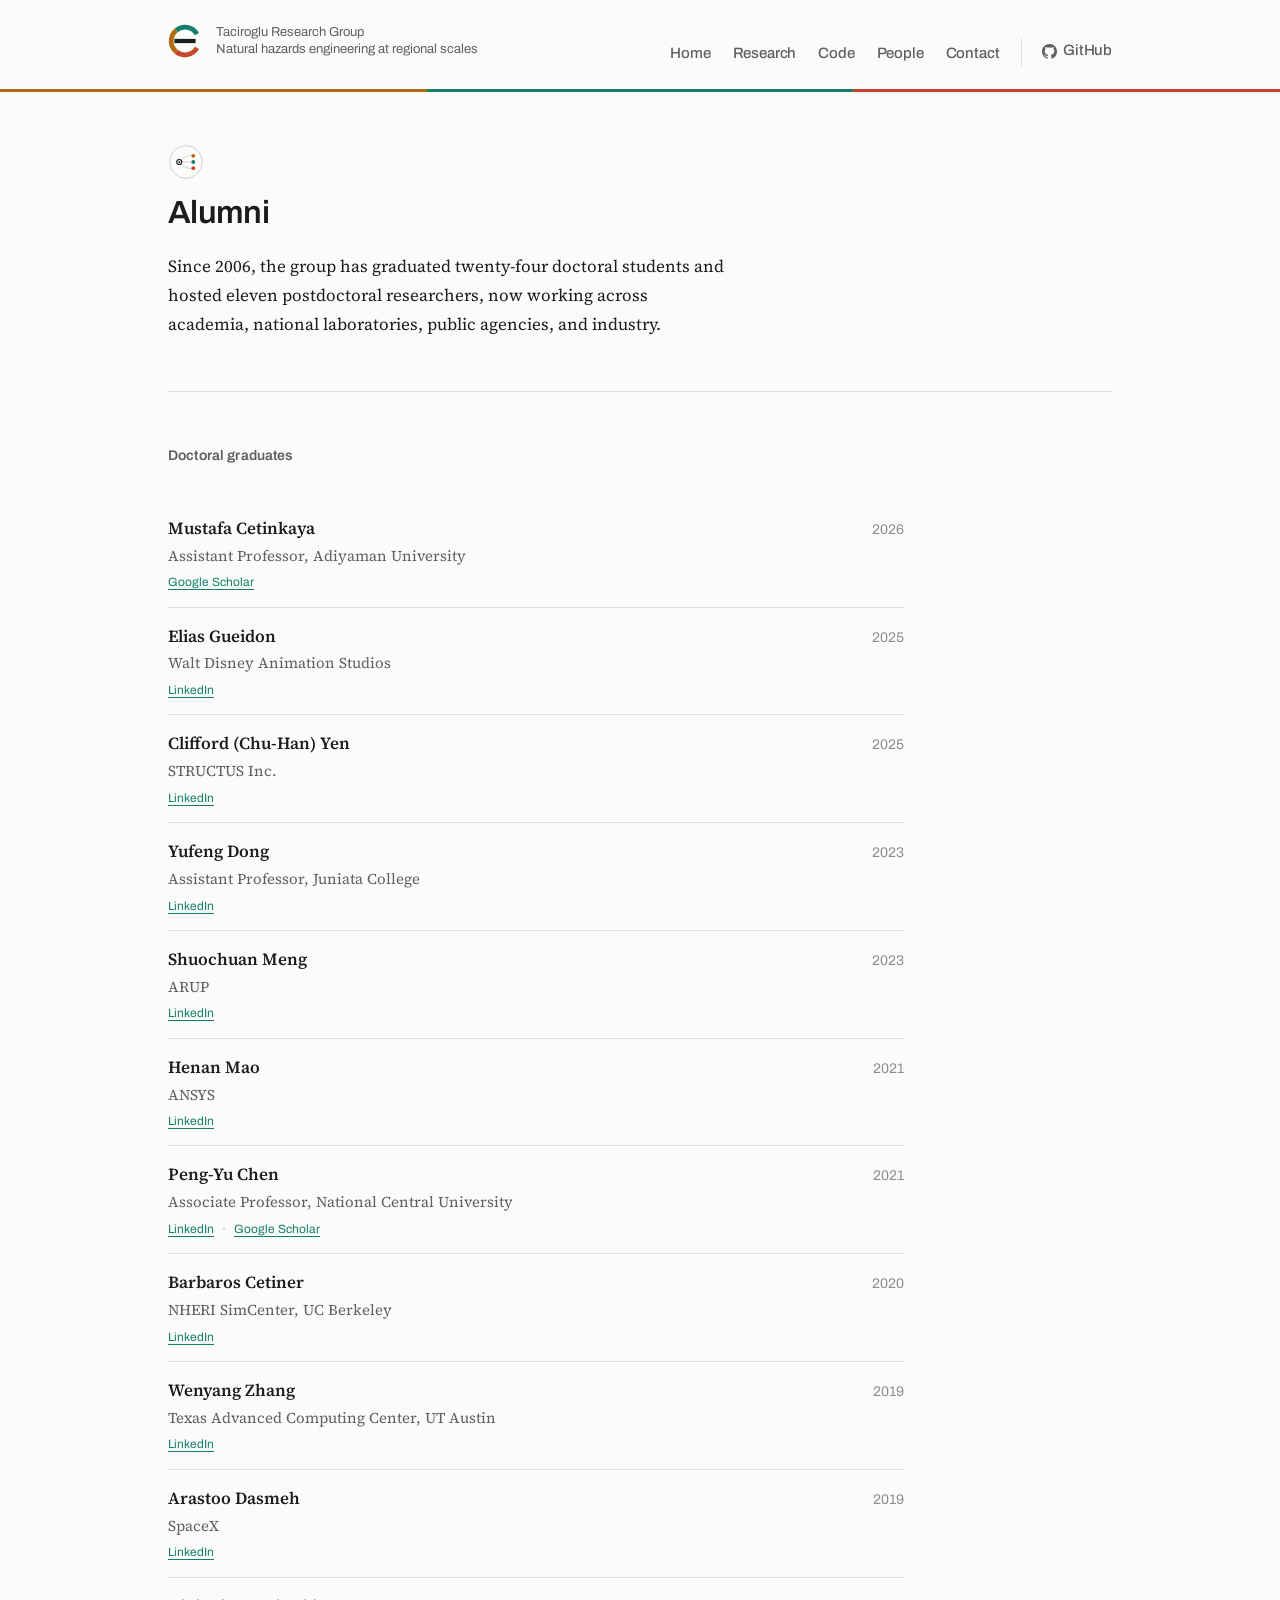
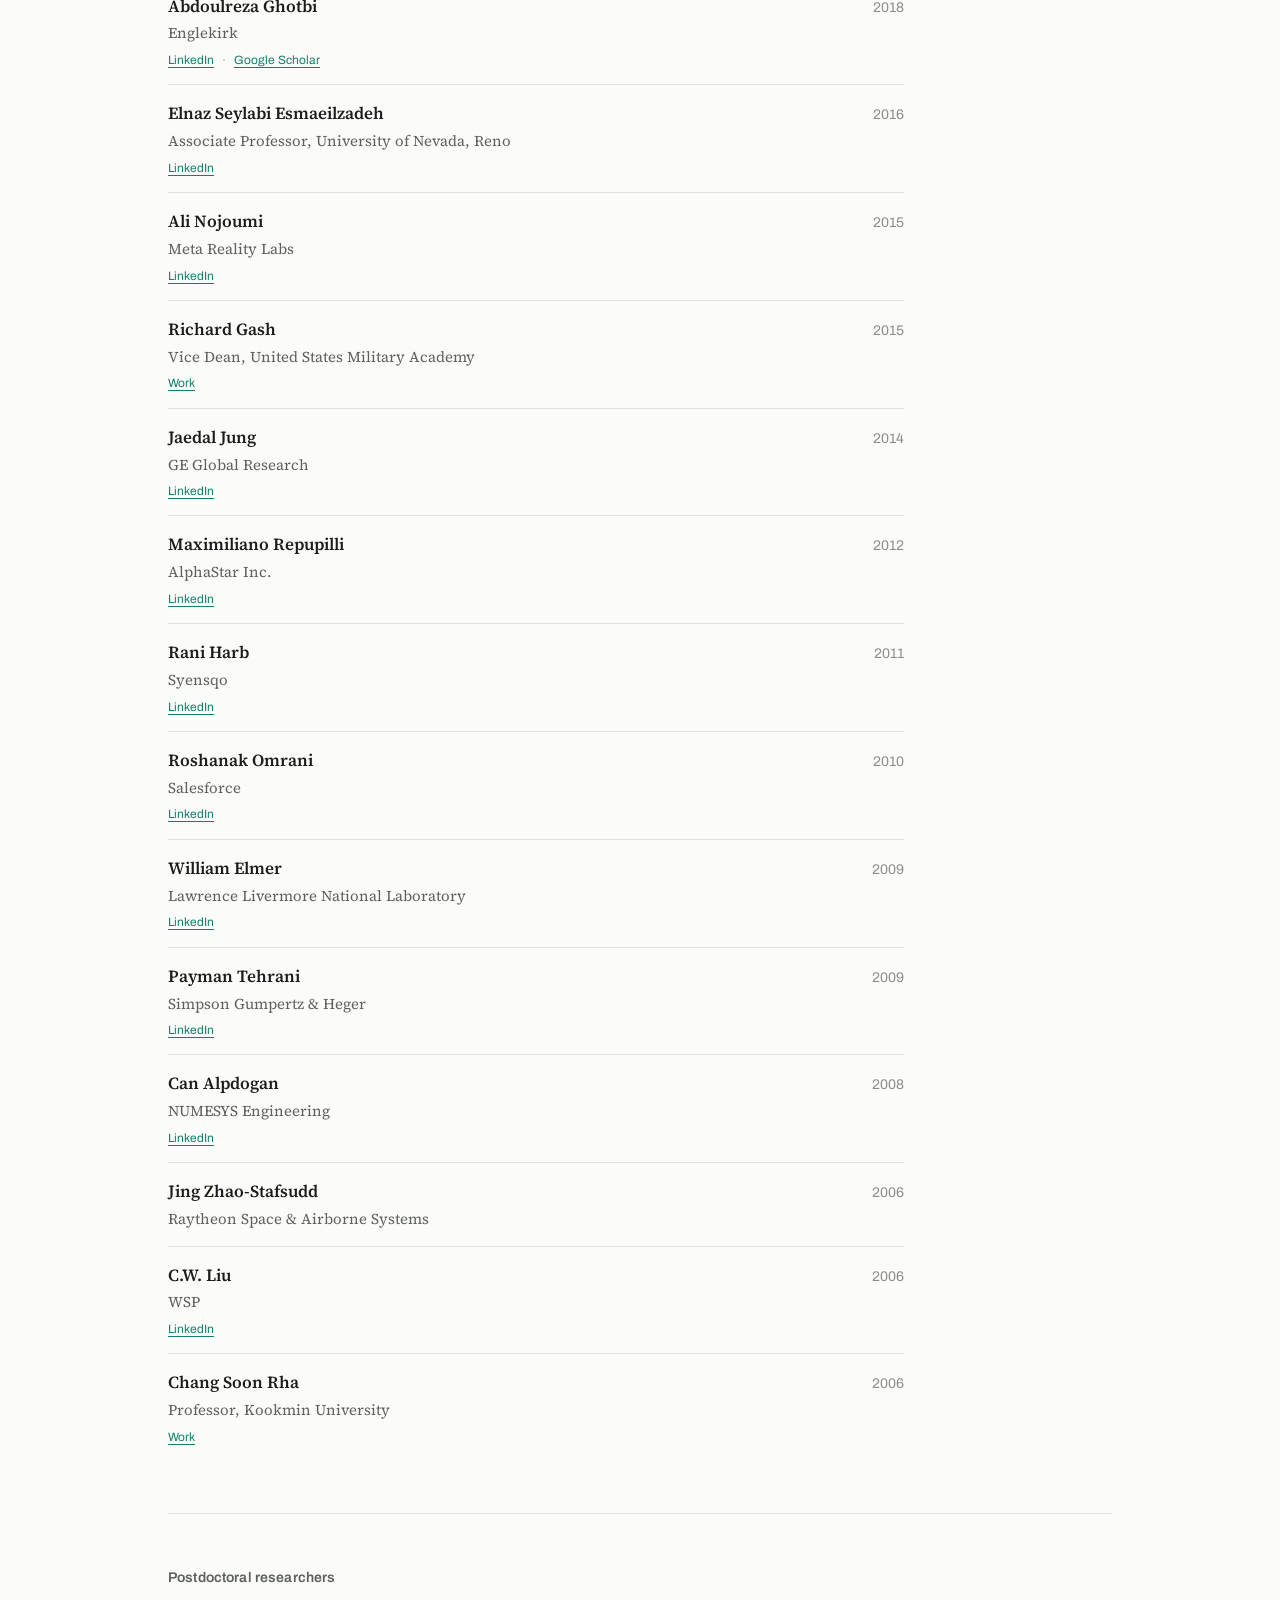
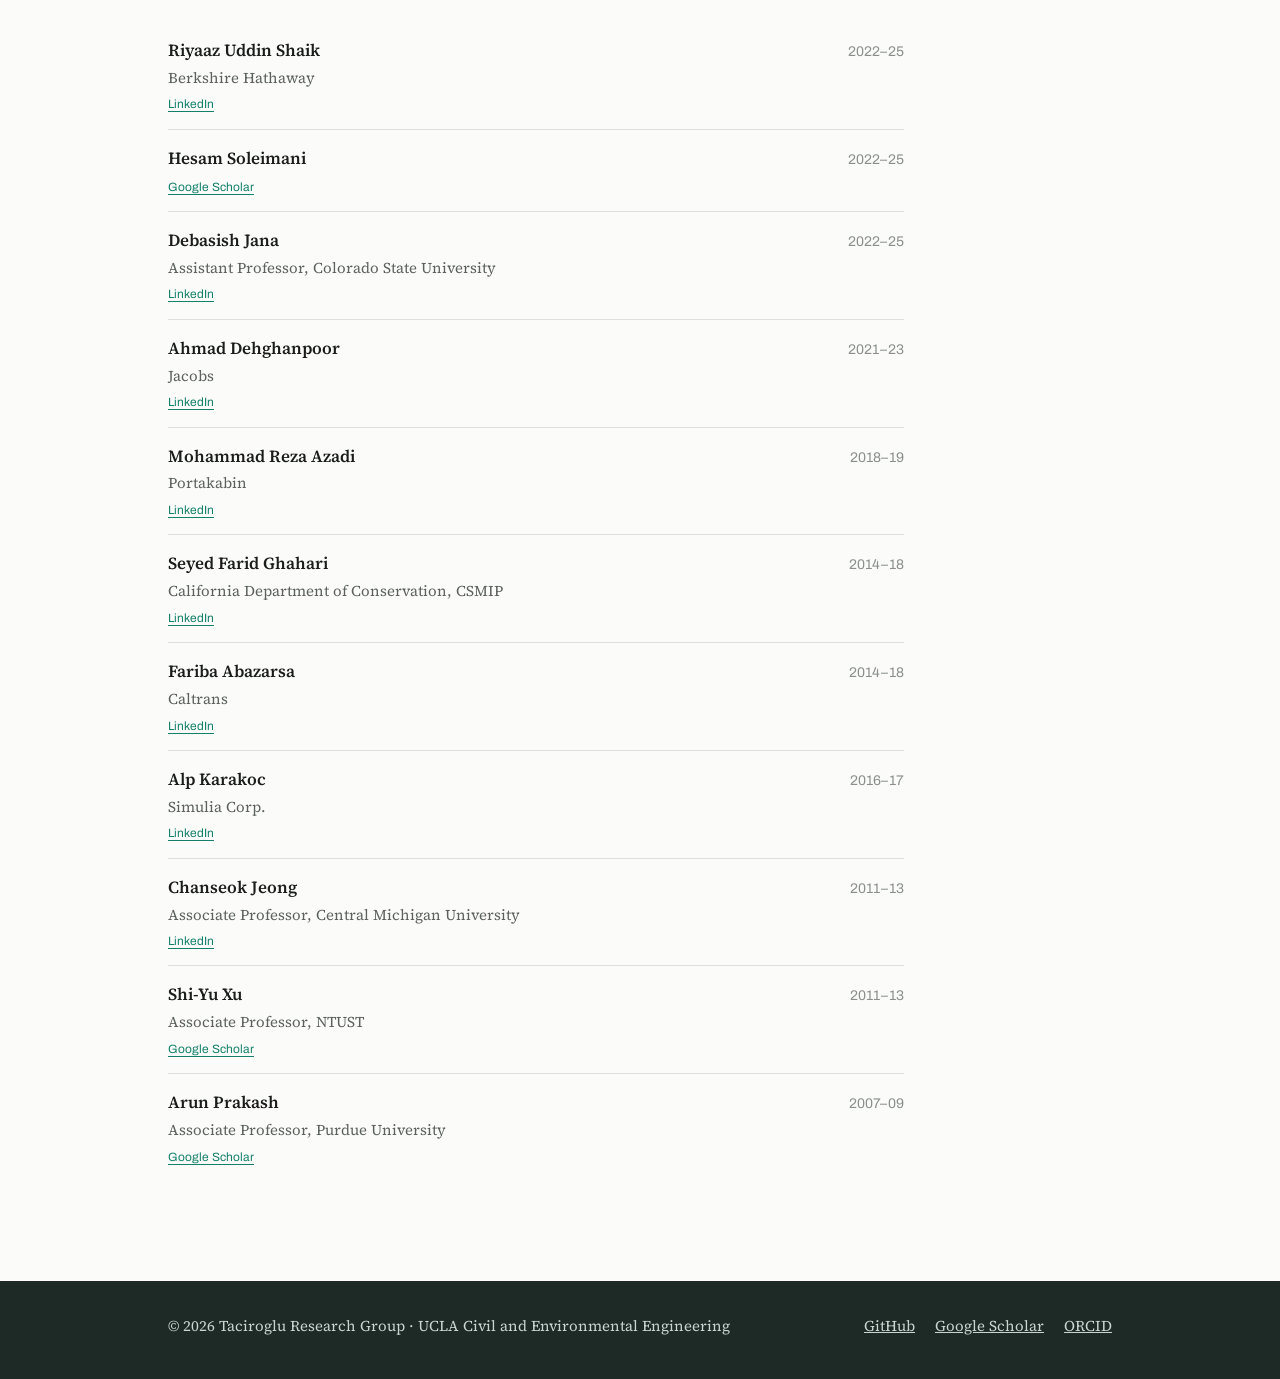
==== commit dac31a42: "Rename to Ali Nojoumi" ====
--- a/alumni.html
+++ b/alumni.html
@@ -70,7 +70,7 @@
     <li><div><span class="who">Arastoo Dasmeh</span><span class="where">SpaceX</span><span class="plinks"><a href="https://www.linkedin.com/in/arastoo-dasmeh-b69303133/">LinkedIn</a></span></div><span class="yr">2019</span></li>
     <li><div><span class="who">Abdoulreza Ghotbi</span><span class="where">Englekirk</span><span class="plinks"><a href="https://www.linkedin.com/in/abdoulreza-ghotbi-68016a99/">LinkedIn</a><span class="sep">&middot;</span><a href="https://scholar.google.com/citations?user=6StRxGgAAAAJ&amp;hl=en">Google Scholar</a></span></div><span class="yr">2018</span></li>
     <li><div><span class="who">Elnaz Seylabi Esmaeilzadeh</span><span class="where">Associate Professor, University of Nevada, Reno</span><span class="plinks"><a href="https://www.linkedin.com/in/elnaz-seylabi-245aa244/">LinkedIn</a></span></div><span class="yr">2016</span></li>
-    <li><div><span class="who">Seyedali Nojoumi</span><span class="where">Meta Reality Labs</span><span class="plinks"><a href="https://www.linkedin.com/in/ali-nojoumi-94174627/">LinkedIn</a></span></div><span class="yr">2015</span></li>
+    <li><div><span class="who">Ali Nojoumi</span><span class="where">Meta Reality Labs</span><span class="plinks"><a href="https://www.linkedin.com/in/ali-nojoumi-94174627/">LinkedIn</a></span></div><span class="yr">2015</span></li>
     <li><div><span class="who">Richard Gash</span><span class="where">Vice Dean, United States Military Academy</span><span class="plinks"><a href="https://www.westpoint.edu/directory/richard-gash">Work</a></span></div><span class="yr">2015</span></li>
     <li><div><span class="who">Jaedal Jung</span><span class="where">GE Global Research</span><span class="plinks"><a href="https://www.linkedin.com/in/jaedal-jung-62a6a056/">LinkedIn</a></span></div><span class="yr">2014</span></li>
     <li><div><span class="who">Maximiliano Repupilli</span><span class="where">AlphaStar Inc.</span><span class="plinks"><a href="https://www.linkedin.com/in/max-repupilli/">LinkedIn</a></span></div><span class="yr">2012</span></li>
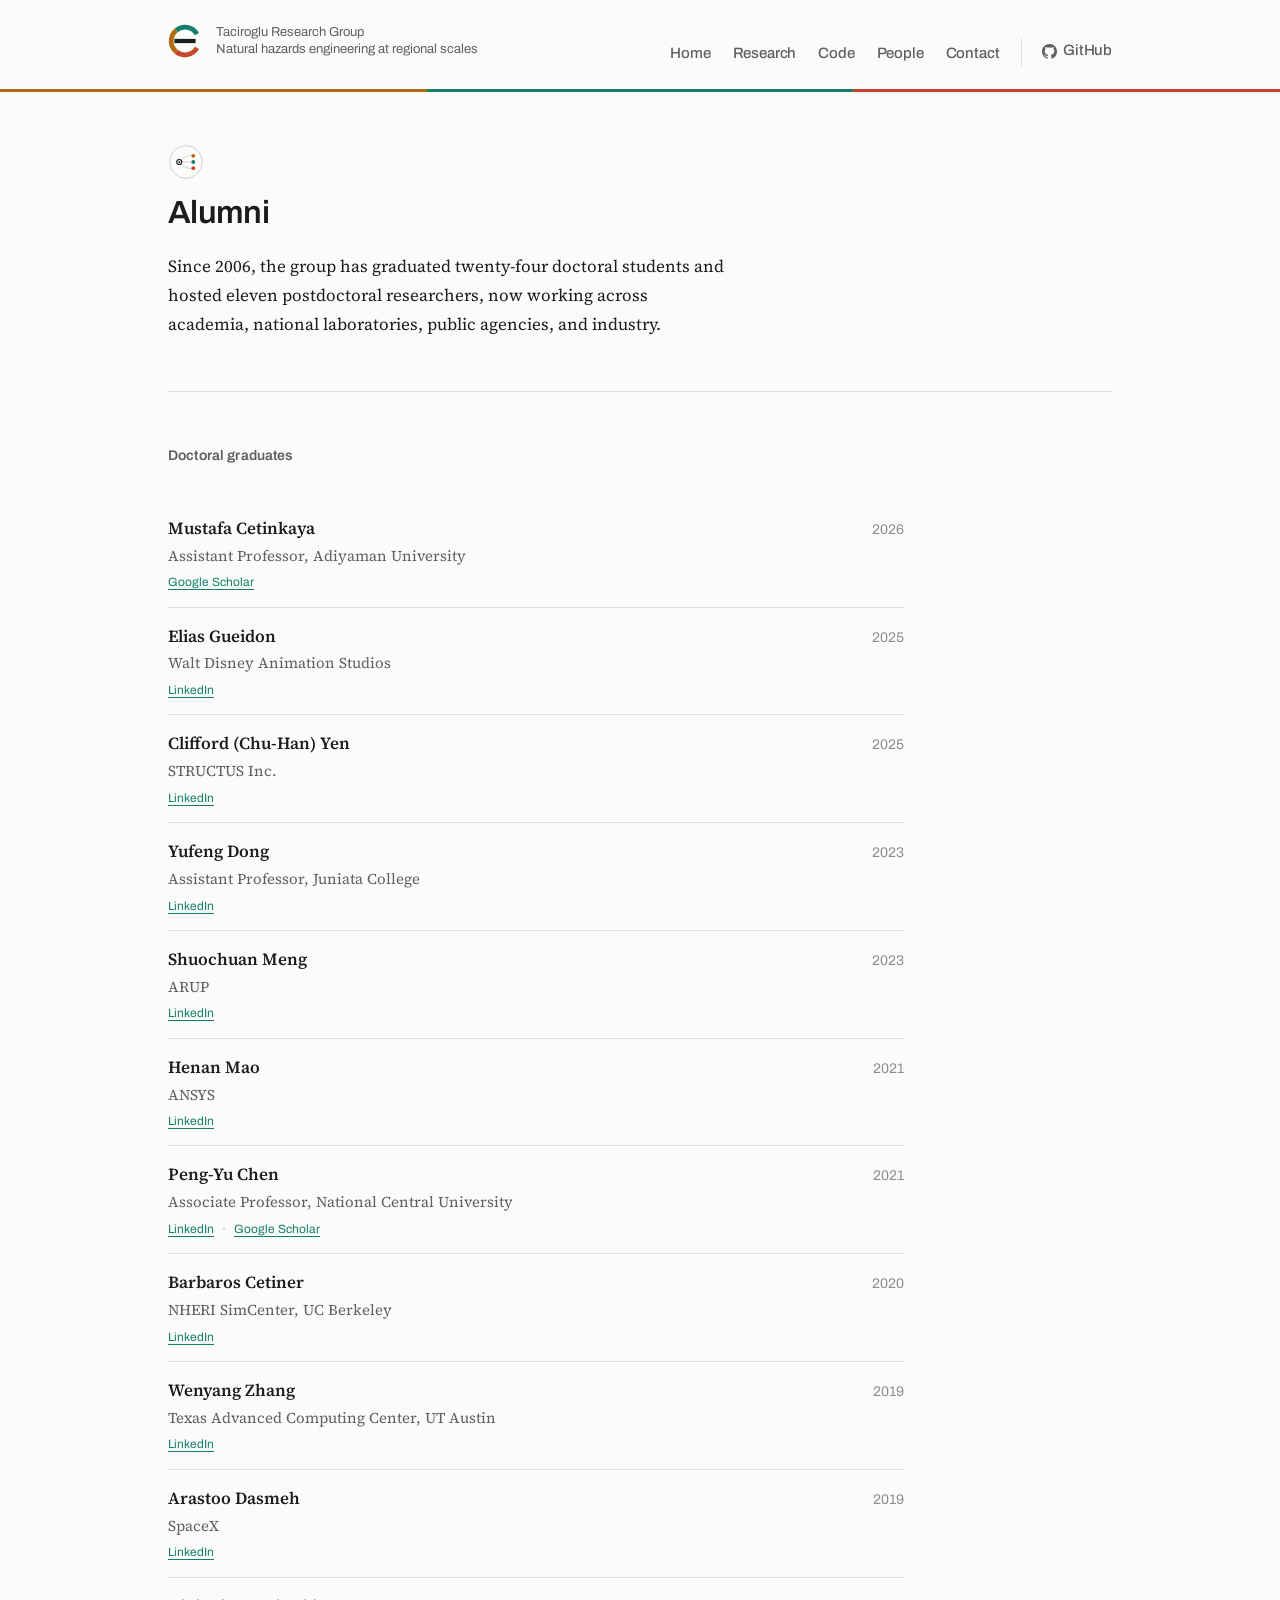
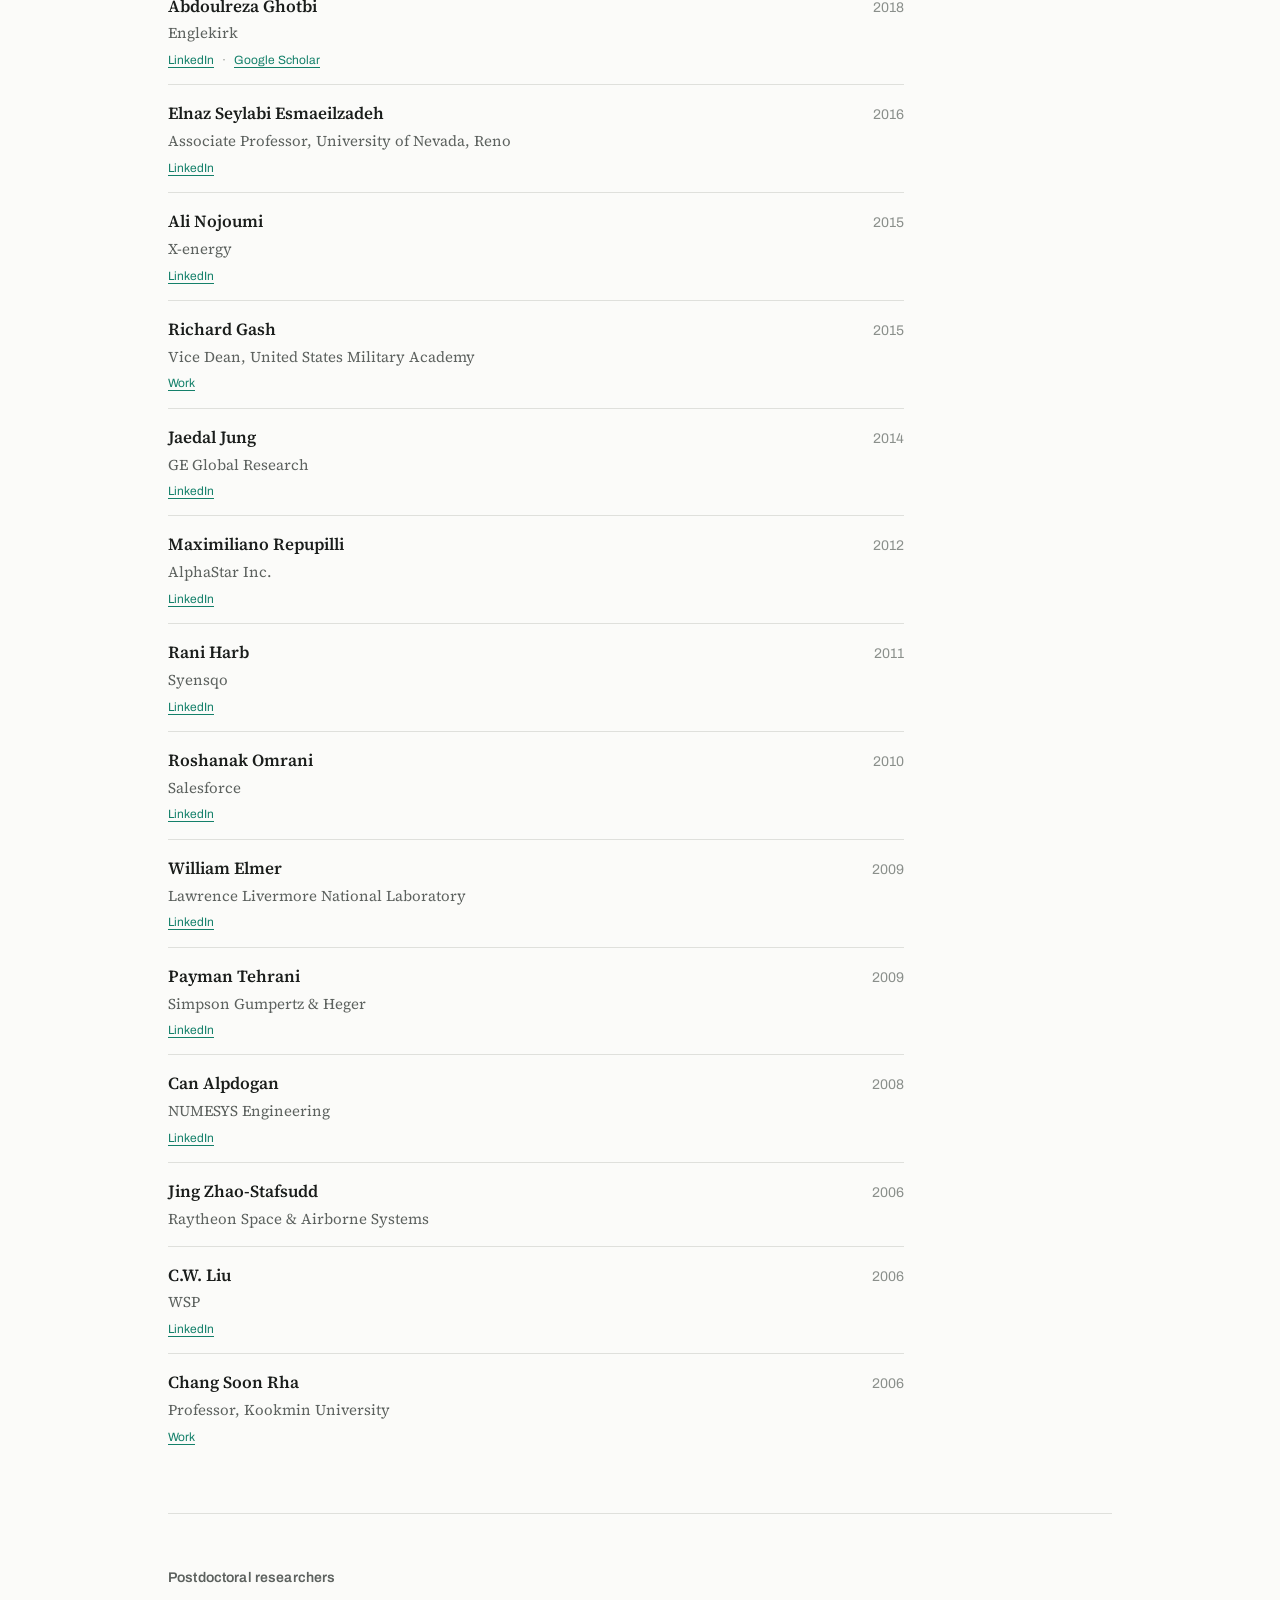
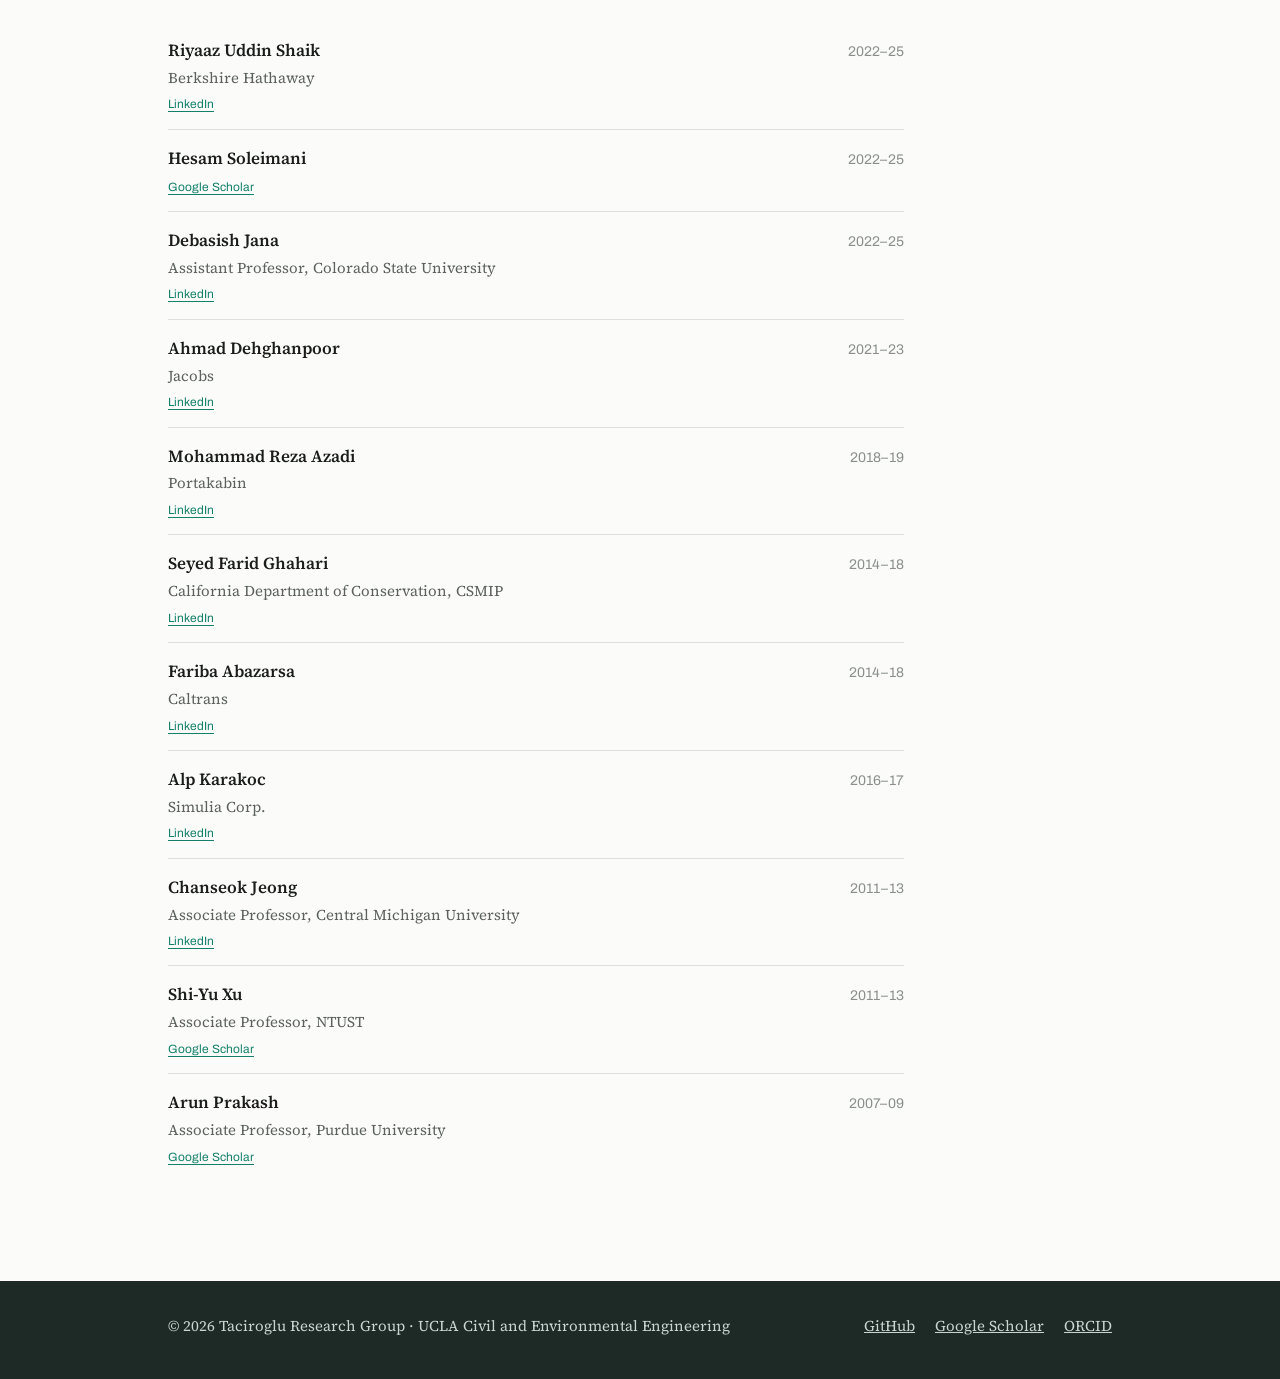
==== commit 192f9a30: "Update Nojoumi employer to X-energy" ====
--- a/alumni.html
+++ b/alumni.html
@@ -70,7 +70,7 @@
     <li><div><span class="who">Arastoo Dasmeh</span><span class="where">SpaceX</span><span class="plinks"><a href="https://www.linkedin.com/in/arastoo-dasmeh-b69303133/">LinkedIn</a></span></div><span class="yr">2019</span></li>
     <li><div><span class="who">Abdoulreza Ghotbi</span><span class="where">Englekirk</span><span class="plinks"><a href="https://www.linkedin.com/in/abdoulreza-ghotbi-68016a99/">LinkedIn</a><span class="sep">&middot;</span><a href="https://scholar.google.com/citations?user=6StRxGgAAAAJ&amp;hl=en">Google Scholar</a></span></div><span class="yr">2018</span></li>
     <li><div><span class="who">Elnaz Seylabi Esmaeilzadeh</span><span class="where">Associate Professor, University of Nevada, Reno</span><span class="plinks"><a href="https://www.linkedin.com/in/elnaz-seylabi-245aa244/">LinkedIn</a></span></div><span class="yr">2016</span></li>
-    <li><div><span class="who">Ali Nojoumi</span><span class="where">Meta Reality Labs</span><span class="plinks"><a href="https://www.linkedin.com/in/ali-nojoumi-94174627/">LinkedIn</a></span></div><span class="yr">2015</span></li>
+    <li><div><span class="who">Ali Nojoumi</span><span class="where">X-energy</span><span class="plinks"><a href="https://www.linkedin.com/in/ali-nojoumi-94174627/">LinkedIn</a></span></div><span class="yr">2015</span></li>
     <li><div><span class="who">Richard Gash</span><span class="where">Vice Dean, United States Military Academy</span><span class="plinks"><a href="https://www.westpoint.edu/directory/richard-gash">Work</a></span></div><span class="yr">2015</span></li>
     <li><div><span class="who">Jaedal Jung</span><span class="where">GE Global Research</span><span class="plinks"><a href="https://www.linkedin.com/in/jaedal-jung-62a6a056/">LinkedIn</a></span></div><span class="yr">2014</span></li>
     <li><div><span class="who">Maximiliano Repupilli</span><span class="where">AlphaStar Inc.</span><span class="plinks"><a href="https://www.linkedin.com/in/max-repupilli/">LinkedIn</a></span></div><span class="yr">2012</span></li>
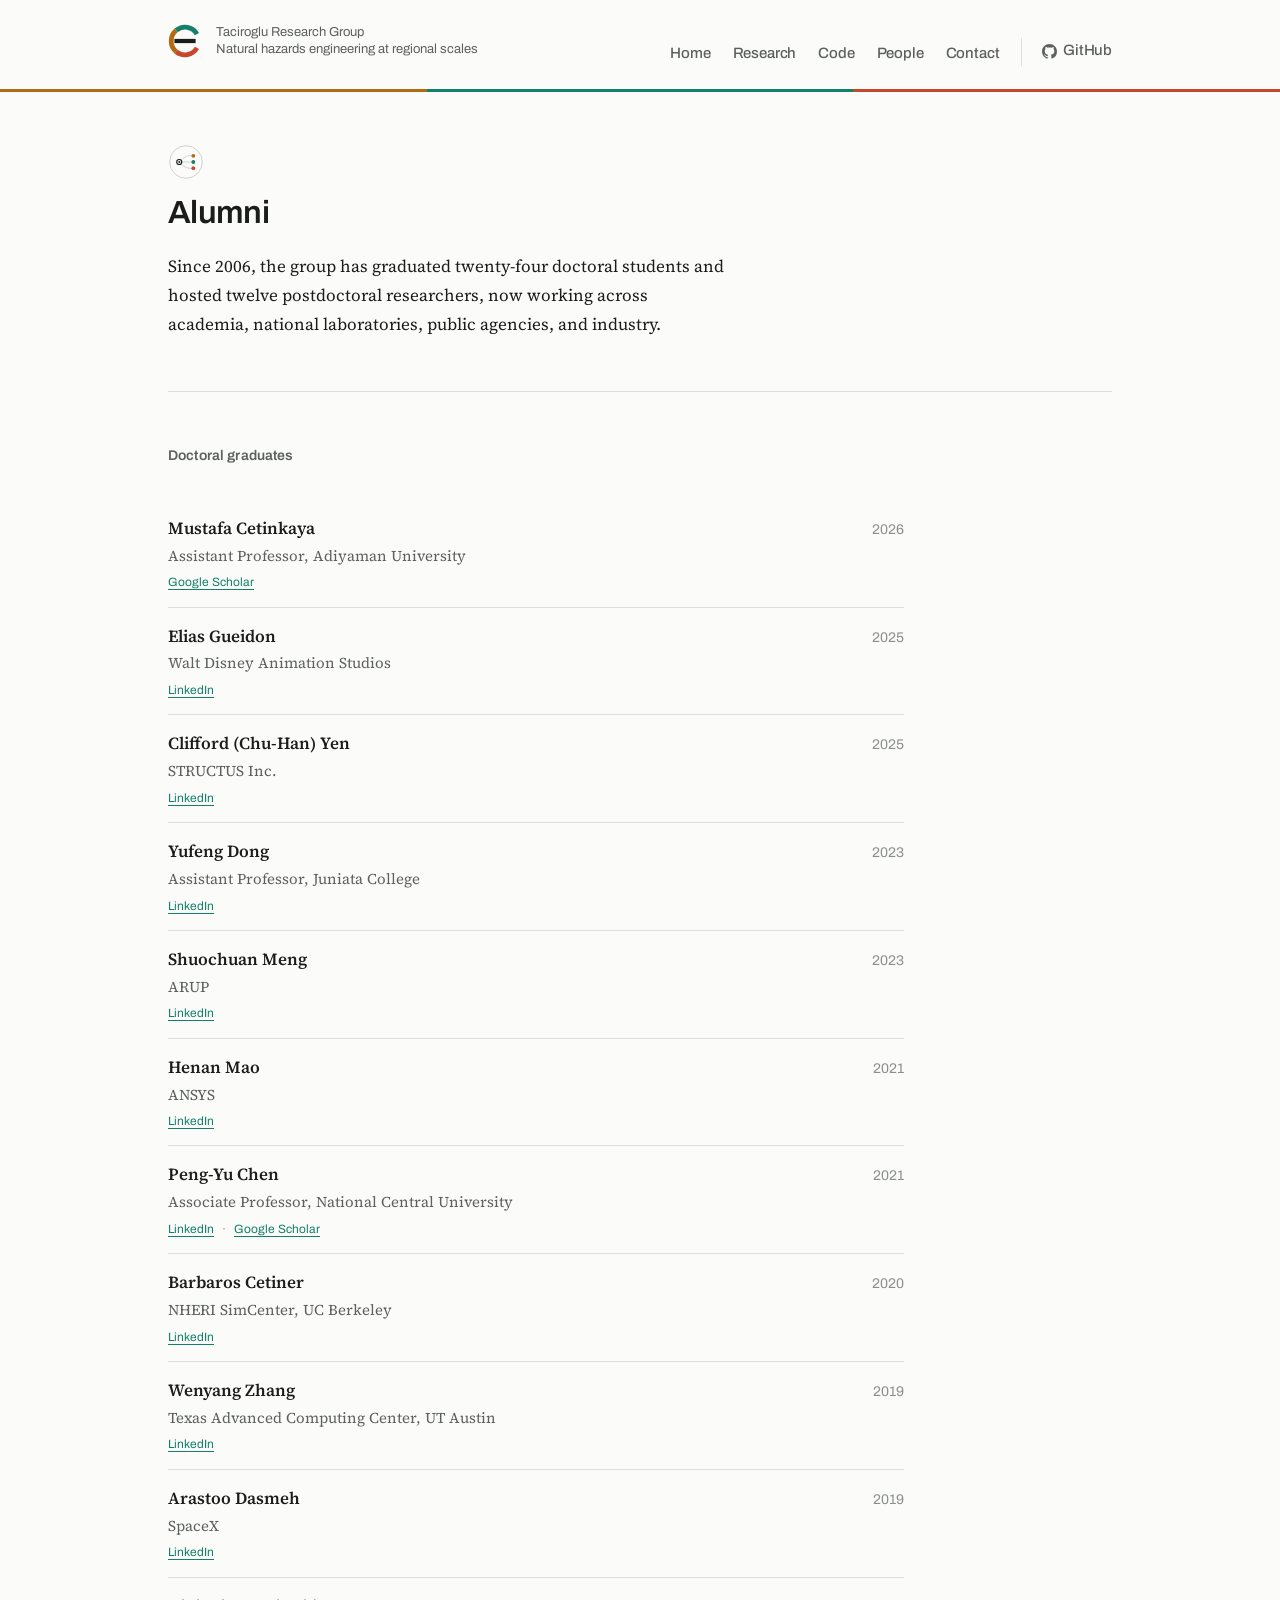
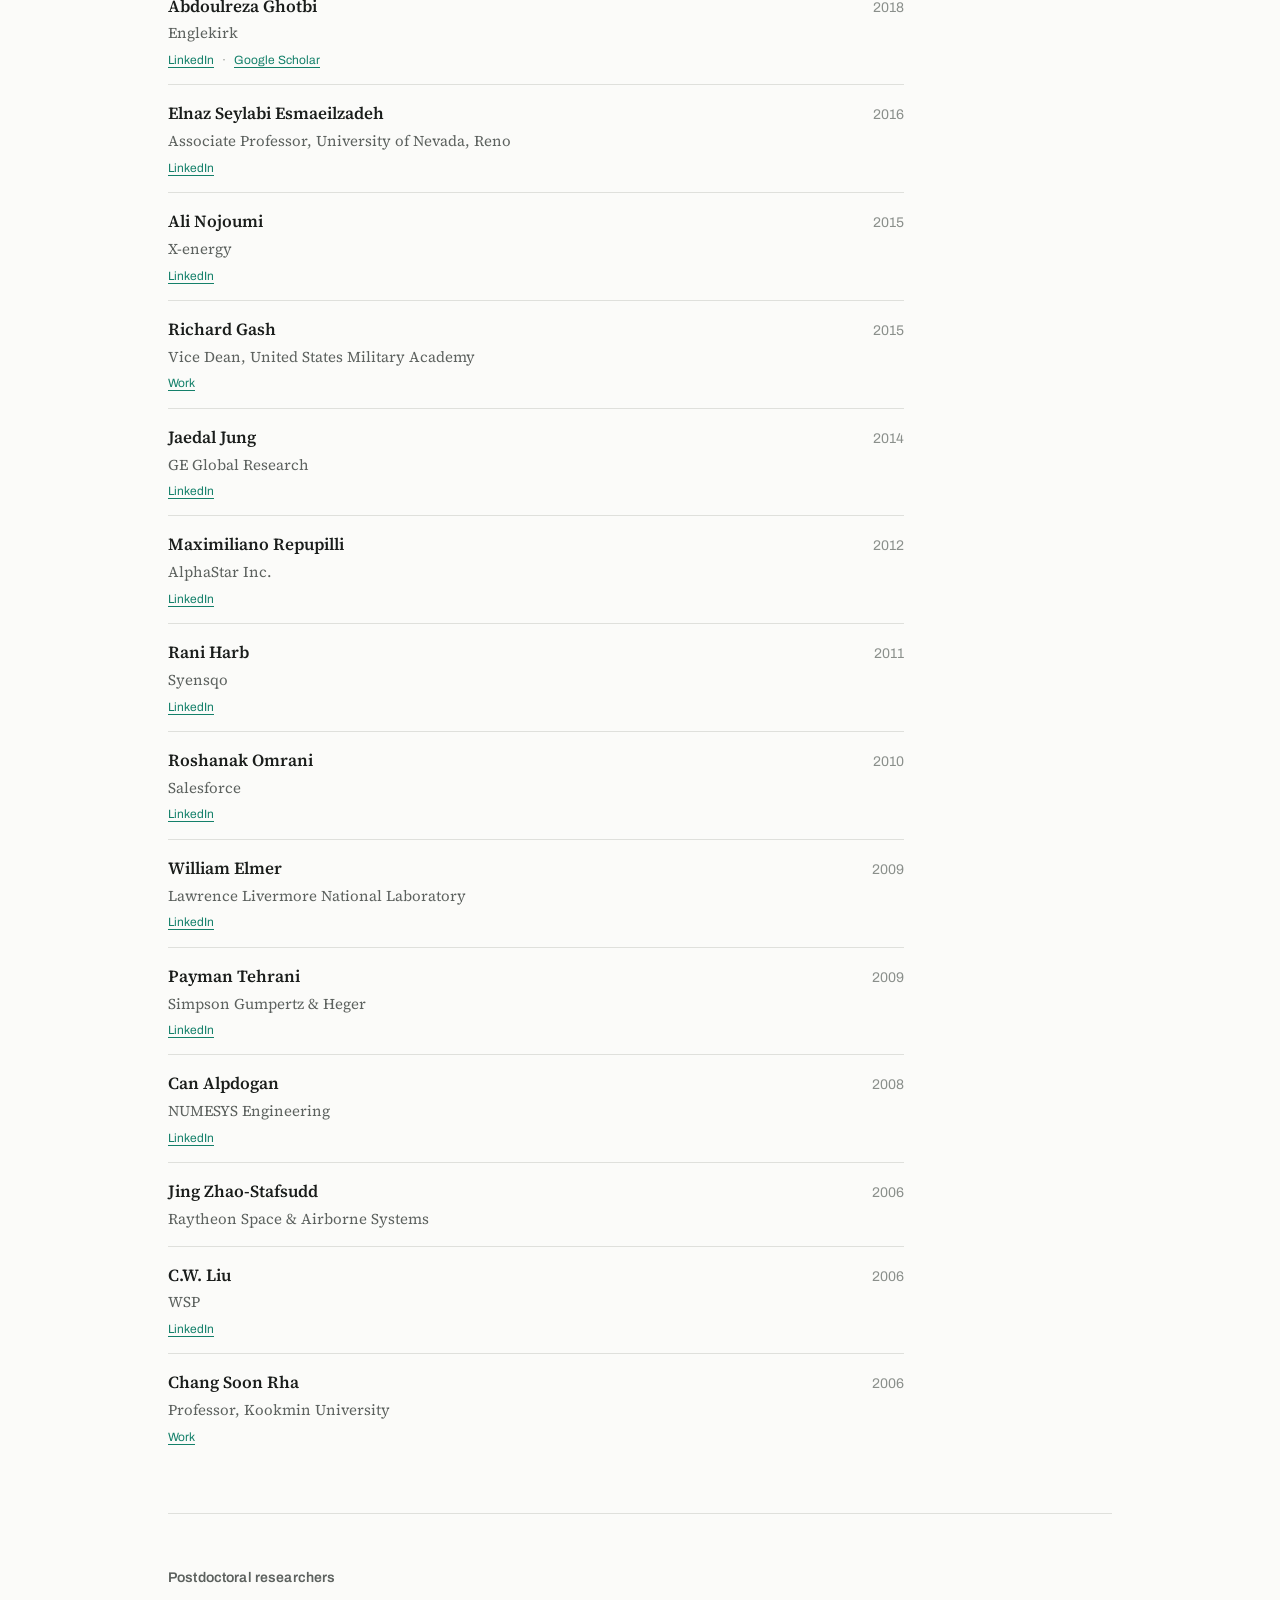
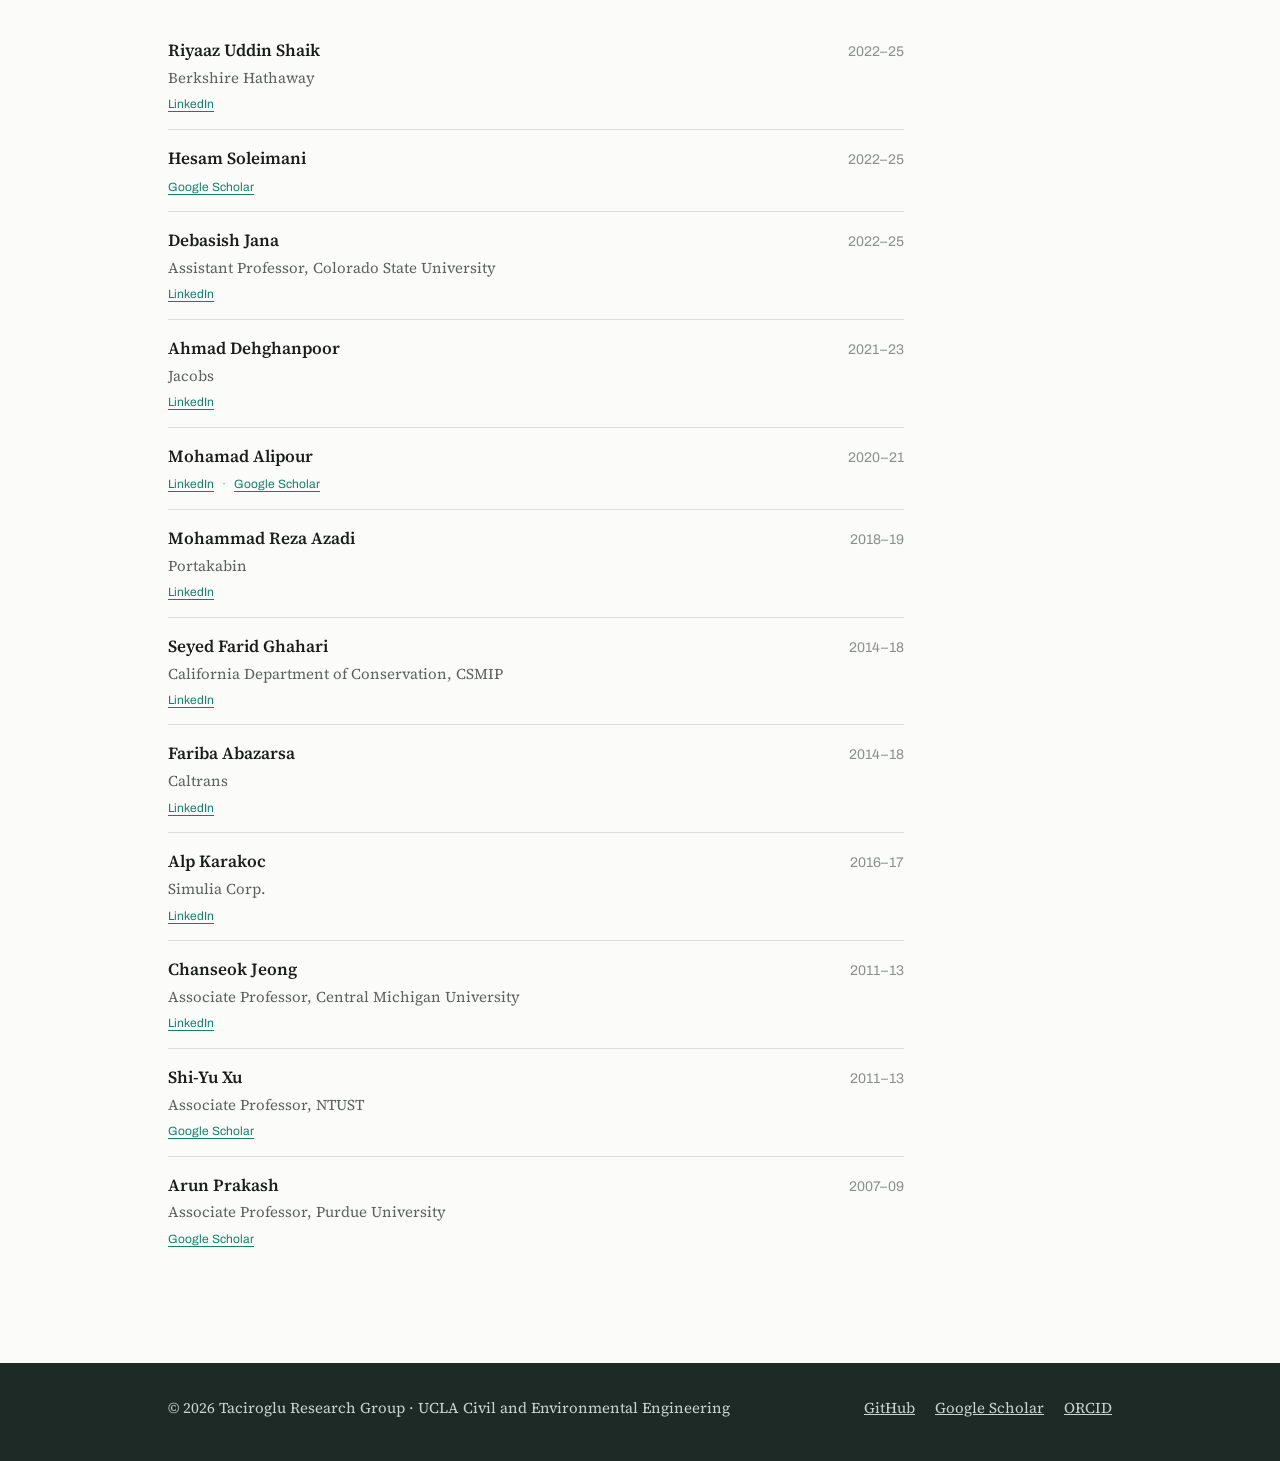
==== commit da570628: "Add Mohamad Alipour to postdoctoral alumni (2020-21)" ====
--- a/alumni.html
+++ b/alumni.html
@@ -51,7 +51,7 @@
 </svg>
   <h2 class="big">Alumni</h2>
   <div class="narrow">
-    <p>Since 2006, the group has graduated twenty-four doctoral students and hosted eleven postdoctoral researchers, now working across academia, national laboratories, public agencies, and industry.</p>
+    <p>Since 2006, the group has graduated twenty-four doctoral students and hosted twelve postdoctoral researchers, now working across academia, national laboratories, public agencies, and industry.</p>
   </div>
 </section>
 
@@ -92,6 +92,7 @@
     <li><div><span class="who">Hesam Soleimani</span><span class="plinks"><a href="https://scholar.google.com/citations?user=R0qw1zAAAAAJ&amp;hl=en">Google Scholar</a></span></div><span class="yr">2022&ndash;25</span></li>
     <li><div><span class="who">Debasish Jana</span><span class="where">Assistant Professor, Colorado State University</span><span class="plinks"><a href="https://www.linkedin.com/in/debasish-jana-aa2b454b/">LinkedIn</a></span></div><span class="yr">2022&ndash;25</span></li>
     <li><div><span class="who">Ahmad Dehghanpoor</span><span class="where">Jacobs</span><span class="plinks"><a href="https://www.linkedin.com/in/ahmad-dehghanpoor-ph-d-9893b960/">LinkedIn</a></span></div><span class="yr">2021&ndash;23</span></li>
+    <li><div><span class="who">Mohamad Alipour</span><span class="plinks"><a href="https://www.linkedin.com/in/mohamad-alipour-0a3758139/">LinkedIn</a><span class="sep">&middot;</span><a href="https://scholar.google.com/citations?user=lECgbXwAAAAJ&amp;hl=en">Google Scholar</a></span></div><span class="yr">2020&ndash;21</span></li>
     <li><div><span class="who">Mohammad Reza Azadi</span><span class="where">Portakabin</span><span class="plinks"><a href="https://www.linkedin.com/in/mrazadiphd/">LinkedIn</a></span></div><span class="yr">2018&ndash;19</span></li>
     <li><div><span class="who">Seyed Farid Ghahari</span><span class="where">California Department of Conservation, CSMIP</span><span class="plinks"><a href="https://www.linkedin.com/in/farid-ghahari-58b87539/">LinkedIn</a></span></div><span class="yr">2014&ndash;18</span></li>
     <li><div><span class="who">Fariba Abazarsa</span><span class="where">Caltrans</span><span class="plinks"><a href="https://www.linkedin.com/in/fariba-abazarsa-60639740/">LinkedIn</a></span></div><span class="yr">2014&ndash;18</span></li>
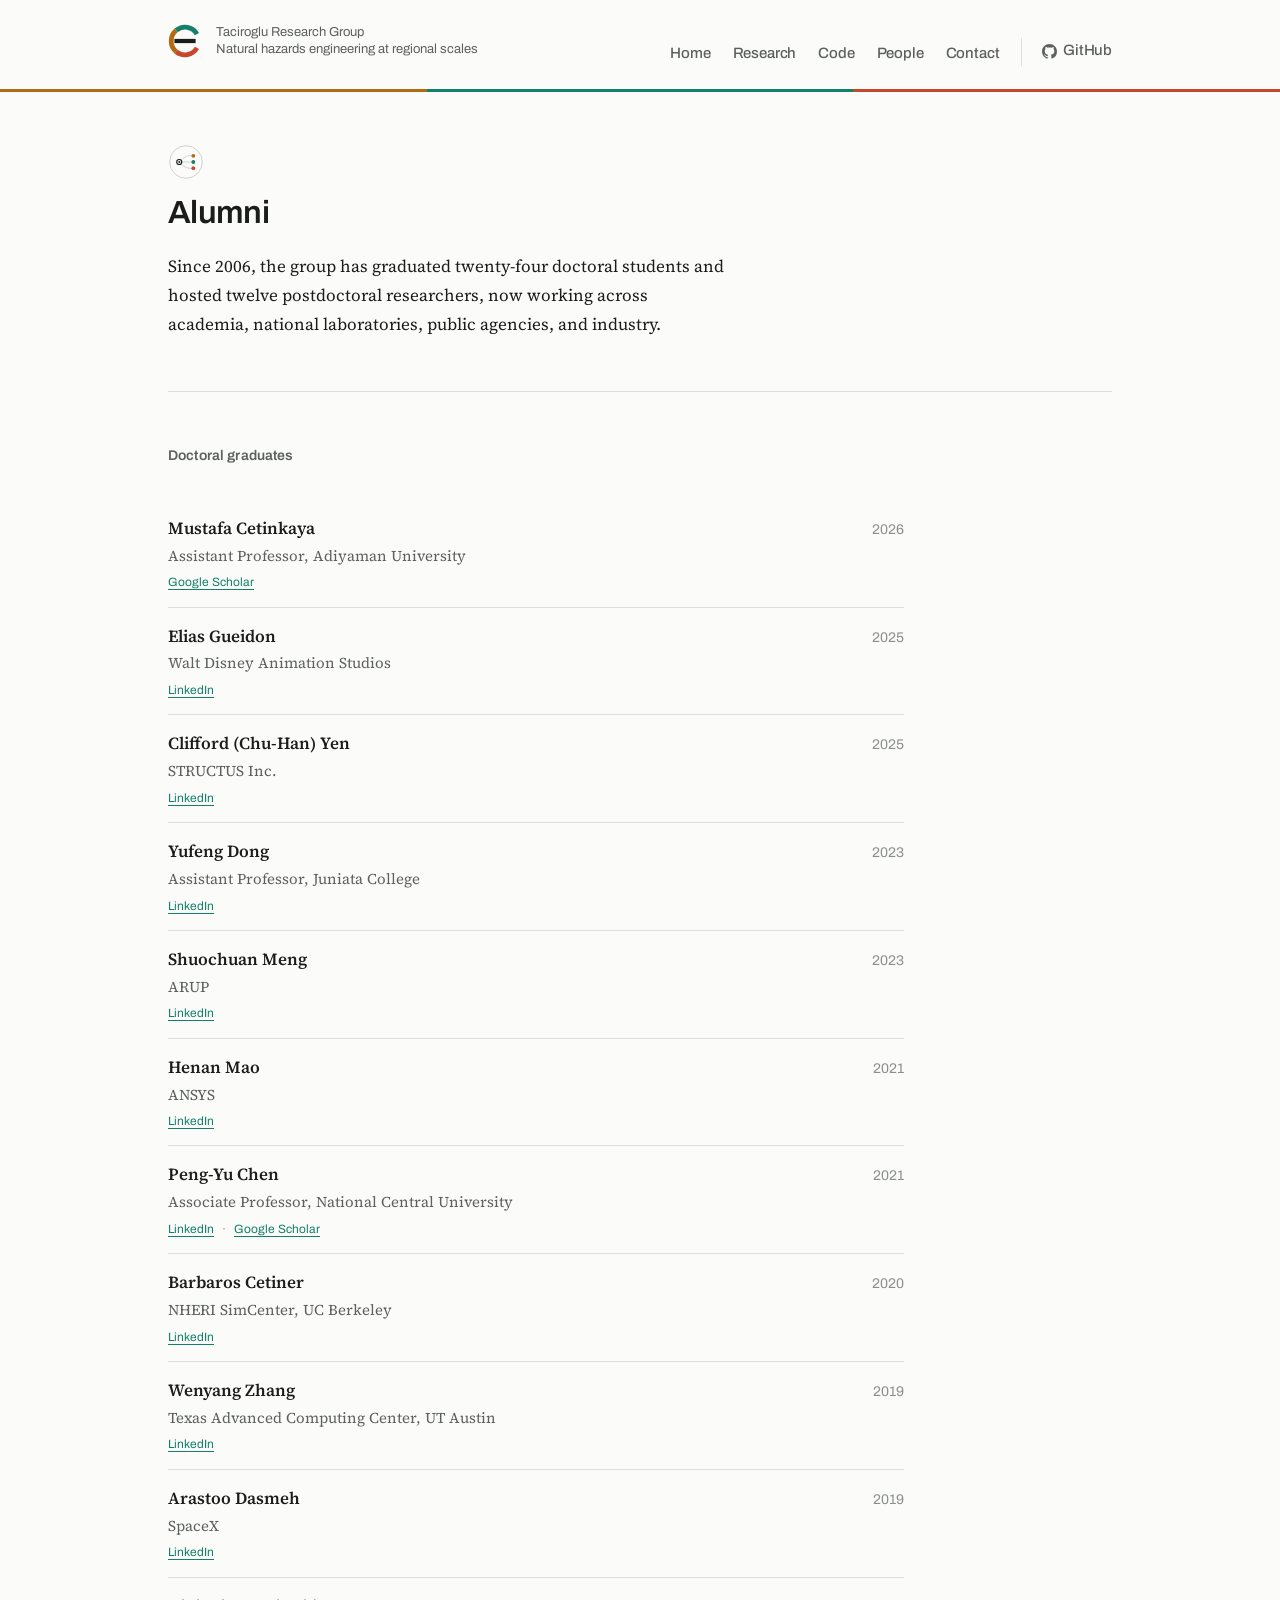
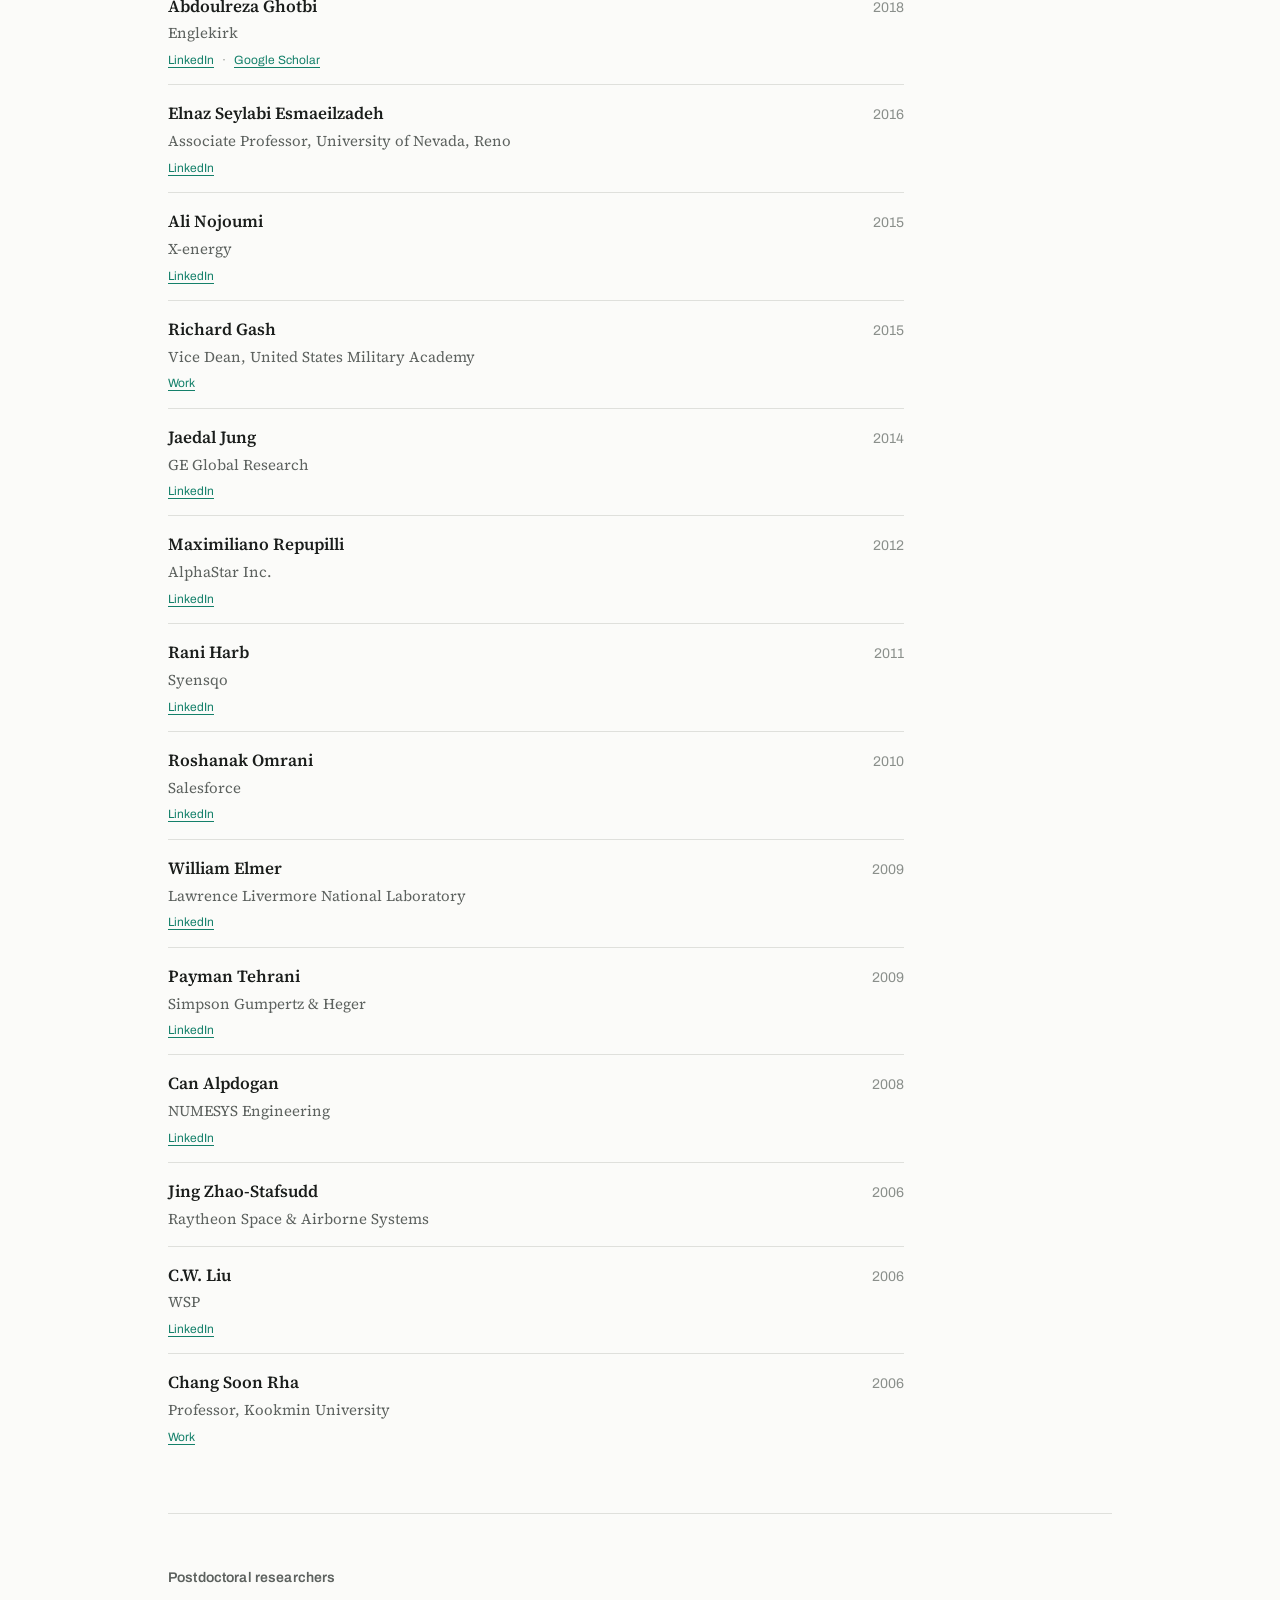
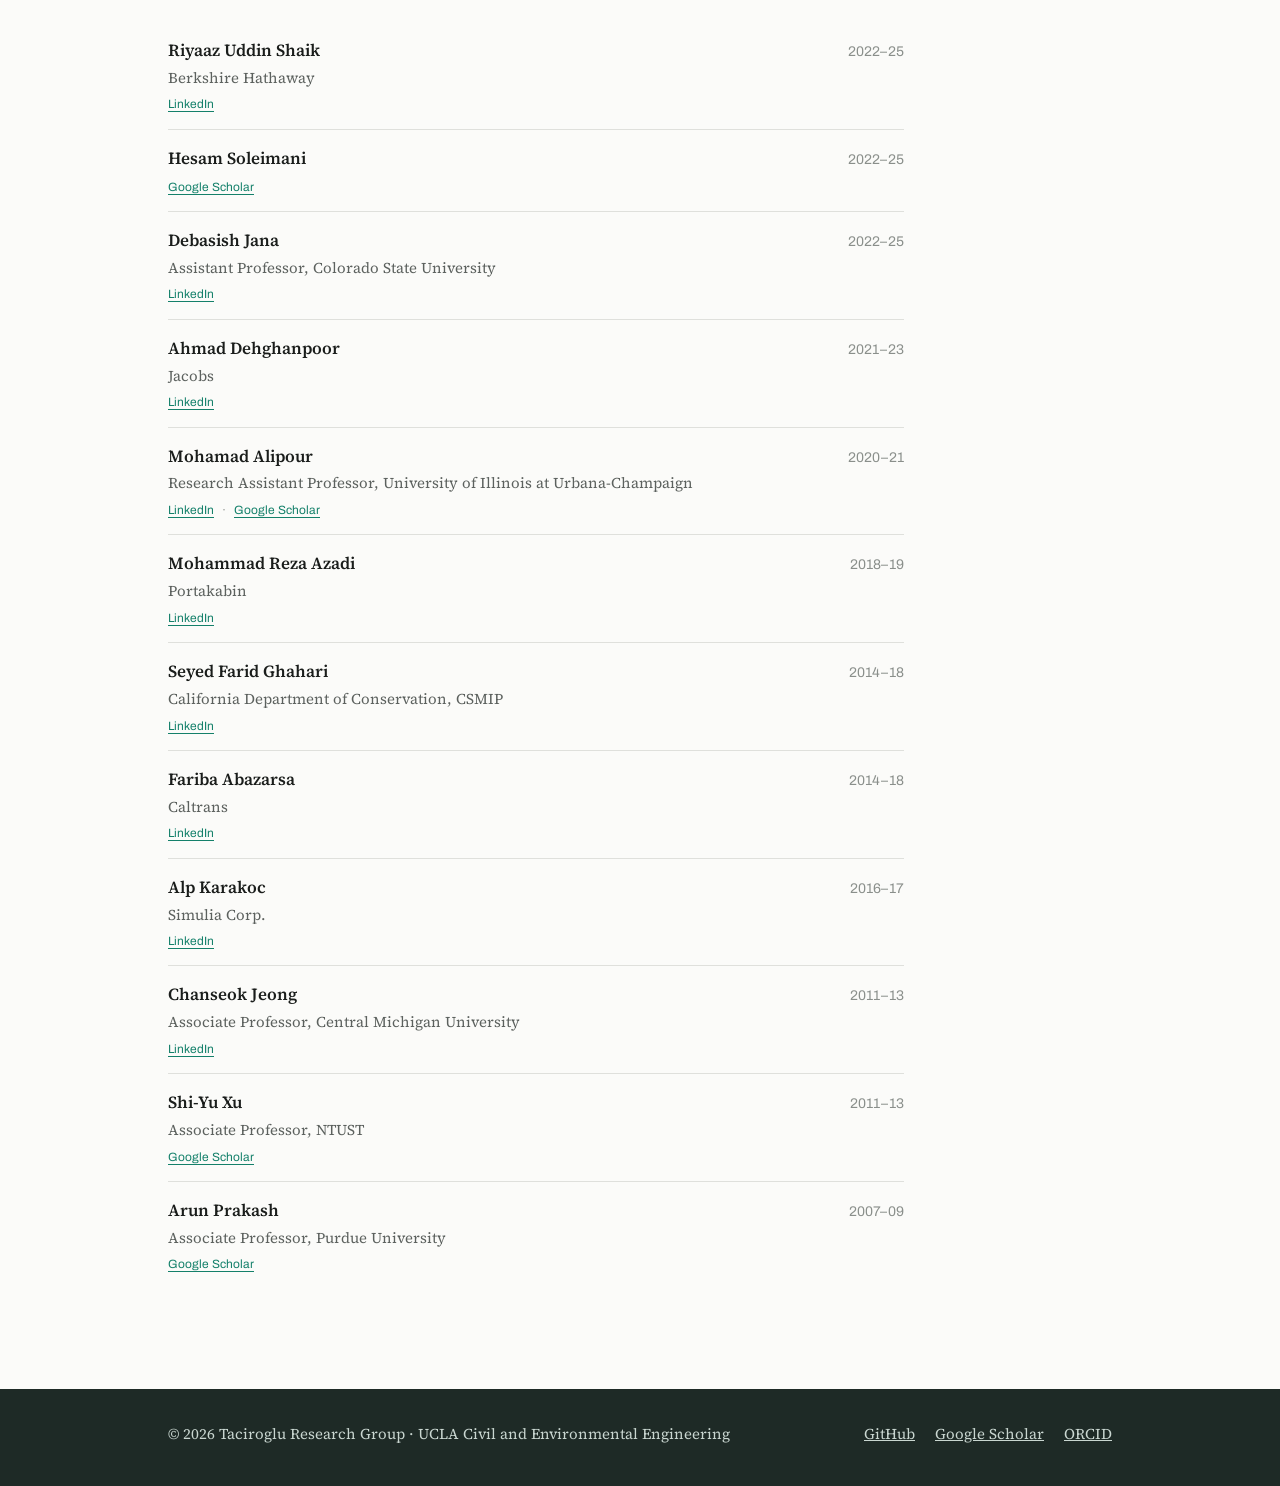
==== commit 8916f56b: "Add Alipour position: Research Assistant Professor, UIUC" ====
--- a/alumni.html
+++ b/alumni.html
@@ -92,7 +92,7 @@
     <li><div><span class="who">Hesam Soleimani</span><span class="plinks"><a href="https://scholar.google.com/citations?user=R0qw1zAAAAAJ&amp;hl=en">Google Scholar</a></span></div><span class="yr">2022&ndash;25</span></li>
     <li><div><span class="who">Debasish Jana</span><span class="where">Assistant Professor, Colorado State University</span><span class="plinks"><a href="https://www.linkedin.com/in/debasish-jana-aa2b454b/">LinkedIn</a></span></div><span class="yr">2022&ndash;25</span></li>
     <li><div><span class="who">Ahmad Dehghanpoor</span><span class="where">Jacobs</span><span class="plinks"><a href="https://www.linkedin.com/in/ahmad-dehghanpoor-ph-d-9893b960/">LinkedIn</a></span></div><span class="yr">2021&ndash;23</span></li>
-    <li><div><span class="who">Mohamad Alipour</span><span class="plinks"><a href="https://www.linkedin.com/in/mohamad-alipour-0a3758139/">LinkedIn</a><span class="sep">&middot;</span><a href="https://scholar.google.com/citations?user=lECgbXwAAAAJ&amp;hl=en">Google Scholar</a></span></div><span class="yr">2020&ndash;21</span></li>
+    <li><div><span class="who">Mohamad Alipour</span><span class="where">Research Assistant Professor, University of Illinois at Urbana-Champaign</span><span class="plinks"><a href="https://www.linkedin.com/in/mohamad-alipour-0a3758139/">LinkedIn</a><span class="sep">&middot;</span><a href="https://scholar.google.com/citations?user=lECgbXwAAAAJ&amp;hl=en">Google Scholar</a></span></div><span class="yr">2020&ndash;21</span></li>
     <li><div><span class="who">Mohammad Reza Azadi</span><span class="where">Portakabin</span><span class="plinks"><a href="https://www.linkedin.com/in/mrazadiphd/">LinkedIn</a></span></div><span class="yr">2018&ndash;19</span></li>
     <li><div><span class="who">Seyed Farid Ghahari</span><span class="where">California Department of Conservation, CSMIP</span><span class="plinks"><a href="https://www.linkedin.com/in/farid-ghahari-58b87539/">LinkedIn</a></span></div><span class="yr">2014&ndash;18</span></li>
     <li><div><span class="who">Fariba Abazarsa</span><span class="where">Caltrans</span><span class="plinks"><a href="https://www.linkedin.com/in/fariba-abazarsa-60639740/">LinkedIn</a></span></div><span class="yr">2014&ndash;18</span></li>
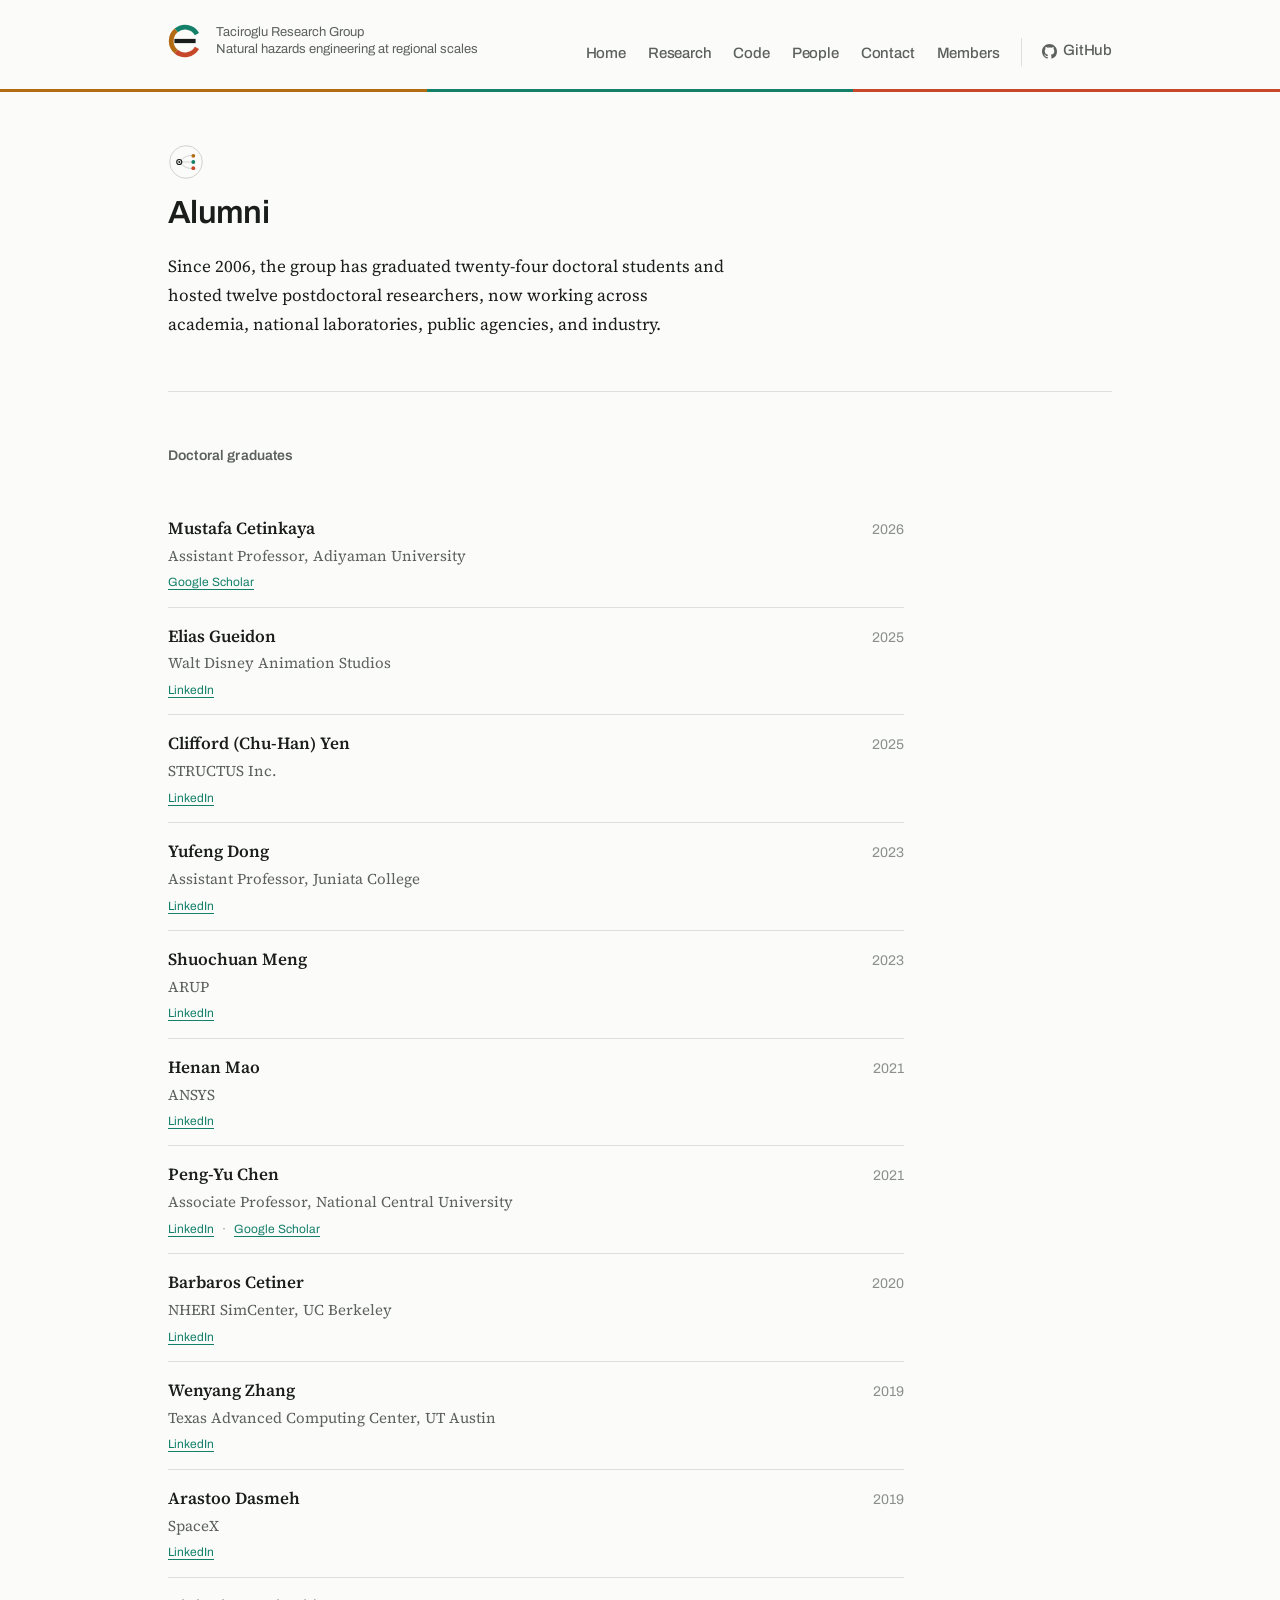
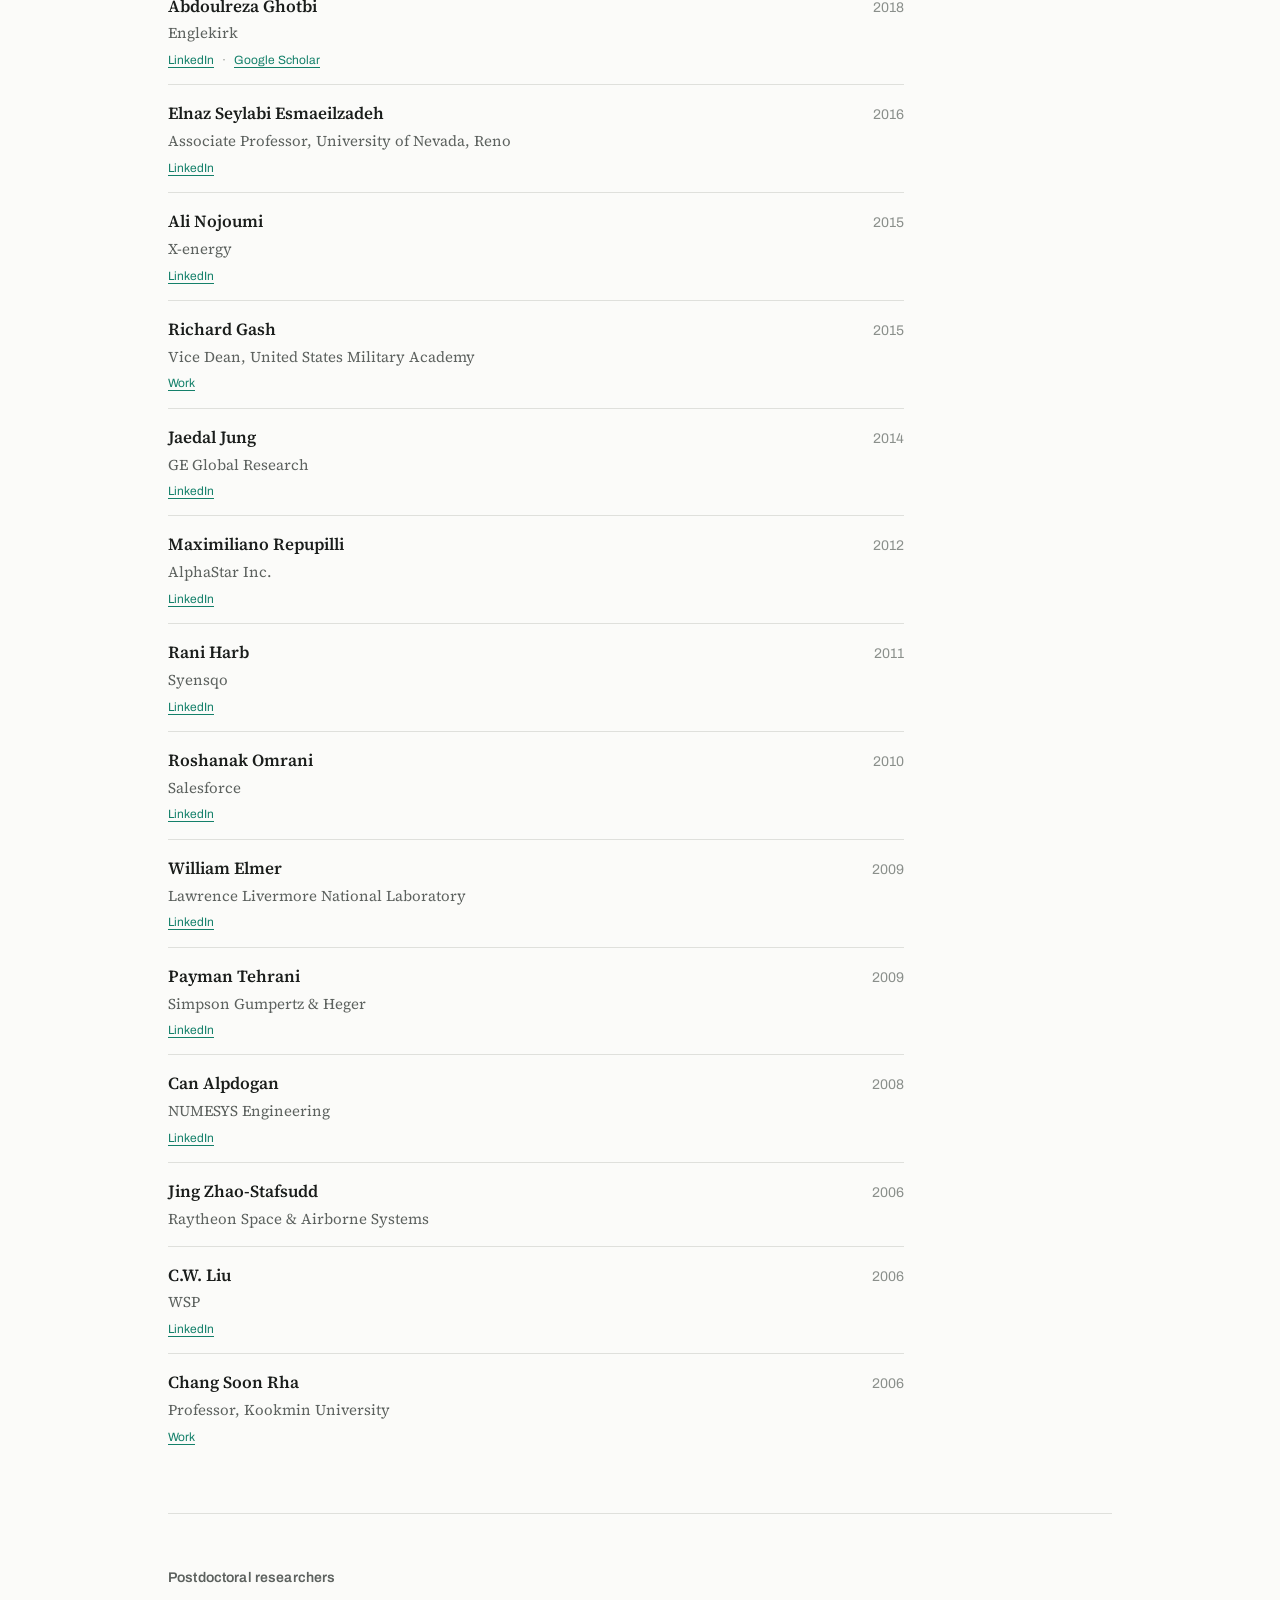
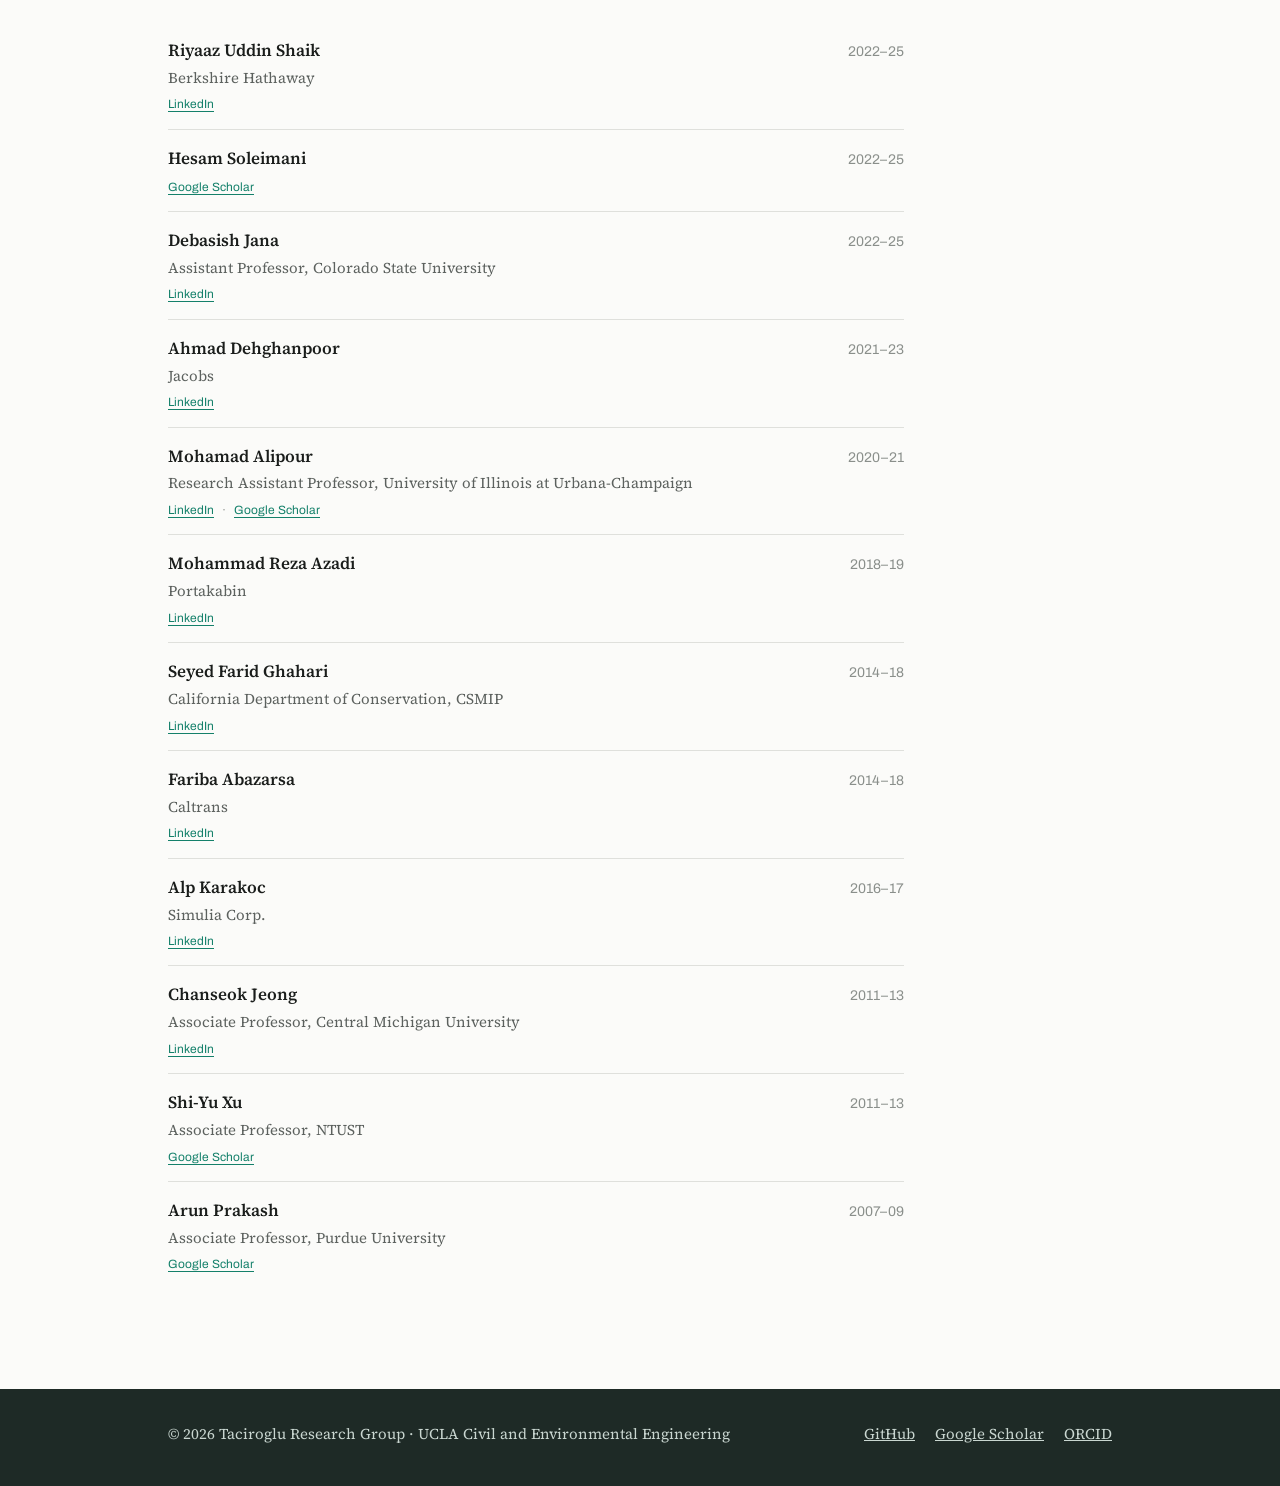
==== commit d20db63e: "Add Members tab to navigation; masthead on internal page" ====
--- a/alumni.html
+++ b/alumni.html
@@ -25,7 +25,7 @@
   <path d="M12 32 H52" stroke="#1a1d1b" stroke-width="8" fill="none"/>
 </svg><span class="wm-text">Taciroglu Research Group
       <span>Natural hazards engineering at regional scales</span></span></a>
-    <nav aria-label="Main"><ul><li><a href="index.html">Home</a></li><li><a href="research.html">Research</a></li><li><a href="code.html">Code</a></li><li><a href="people.html">People</a></li><li><a href="contact.html">Contact</a></li><li><a class="ext" href="https://github.com/TRG-UCLA">
+    <nav aria-label="Main"><ul><li><a href="index.html">Home</a></li><li><a href="research.html">Research</a></li><li><a href="code.html">Code</a></li><li><a href="people.html">People</a></li><li><a href="contact.html">Contact</a></li><li><a href="internal.html">Members</a></li><li><a class="ext" href="https://github.com/TRG-UCLA">
           <svg viewBox="0 0 16 16" aria-hidden="true"><path d="M8 0C3.58 0 0 3.58 0 8c0 3.54 2.29 6.53 5.47 7.59.4.07.55-.17.55-.38 0-.19-.01-.82-.01-1.49-2.01.37-2.53-.49-2.69-.94-.09-.23-.48-.94-.82-1.13-.28-.15-.68-.52-.01-.53.63-.01 1.08.58 1.23.82.72 1.21 1.87.87 2.33.66.07-.52.28-.87.51-1.07-1.78-.2-3.64-.89-3.64-3.95 0-.87.31-1.59.82-2.15-.08-.2-.36-1.02.08-2.12 0 0 .67-.21 2.2.82.64-.18 1.32-.27 2-.27s1.36.09 2 .27c1.53-1.04 2.2-.82 2.2-.82.44 1.1.16 1.92.08 2.12.51.56.82 1.27.82 2.15 0 3.07-1.87 3.75-3.65 3.95.29.25.54.73.54 1.48 0 1.07-.01 1.93-.01 2.2 0 .21.15.46.55.38A8.01 8.01 0 0 0 16 8c0-4.42-3.58-8-8-8Z"/></svg>
           GitHub</a></li></ul></nav>
   </div>
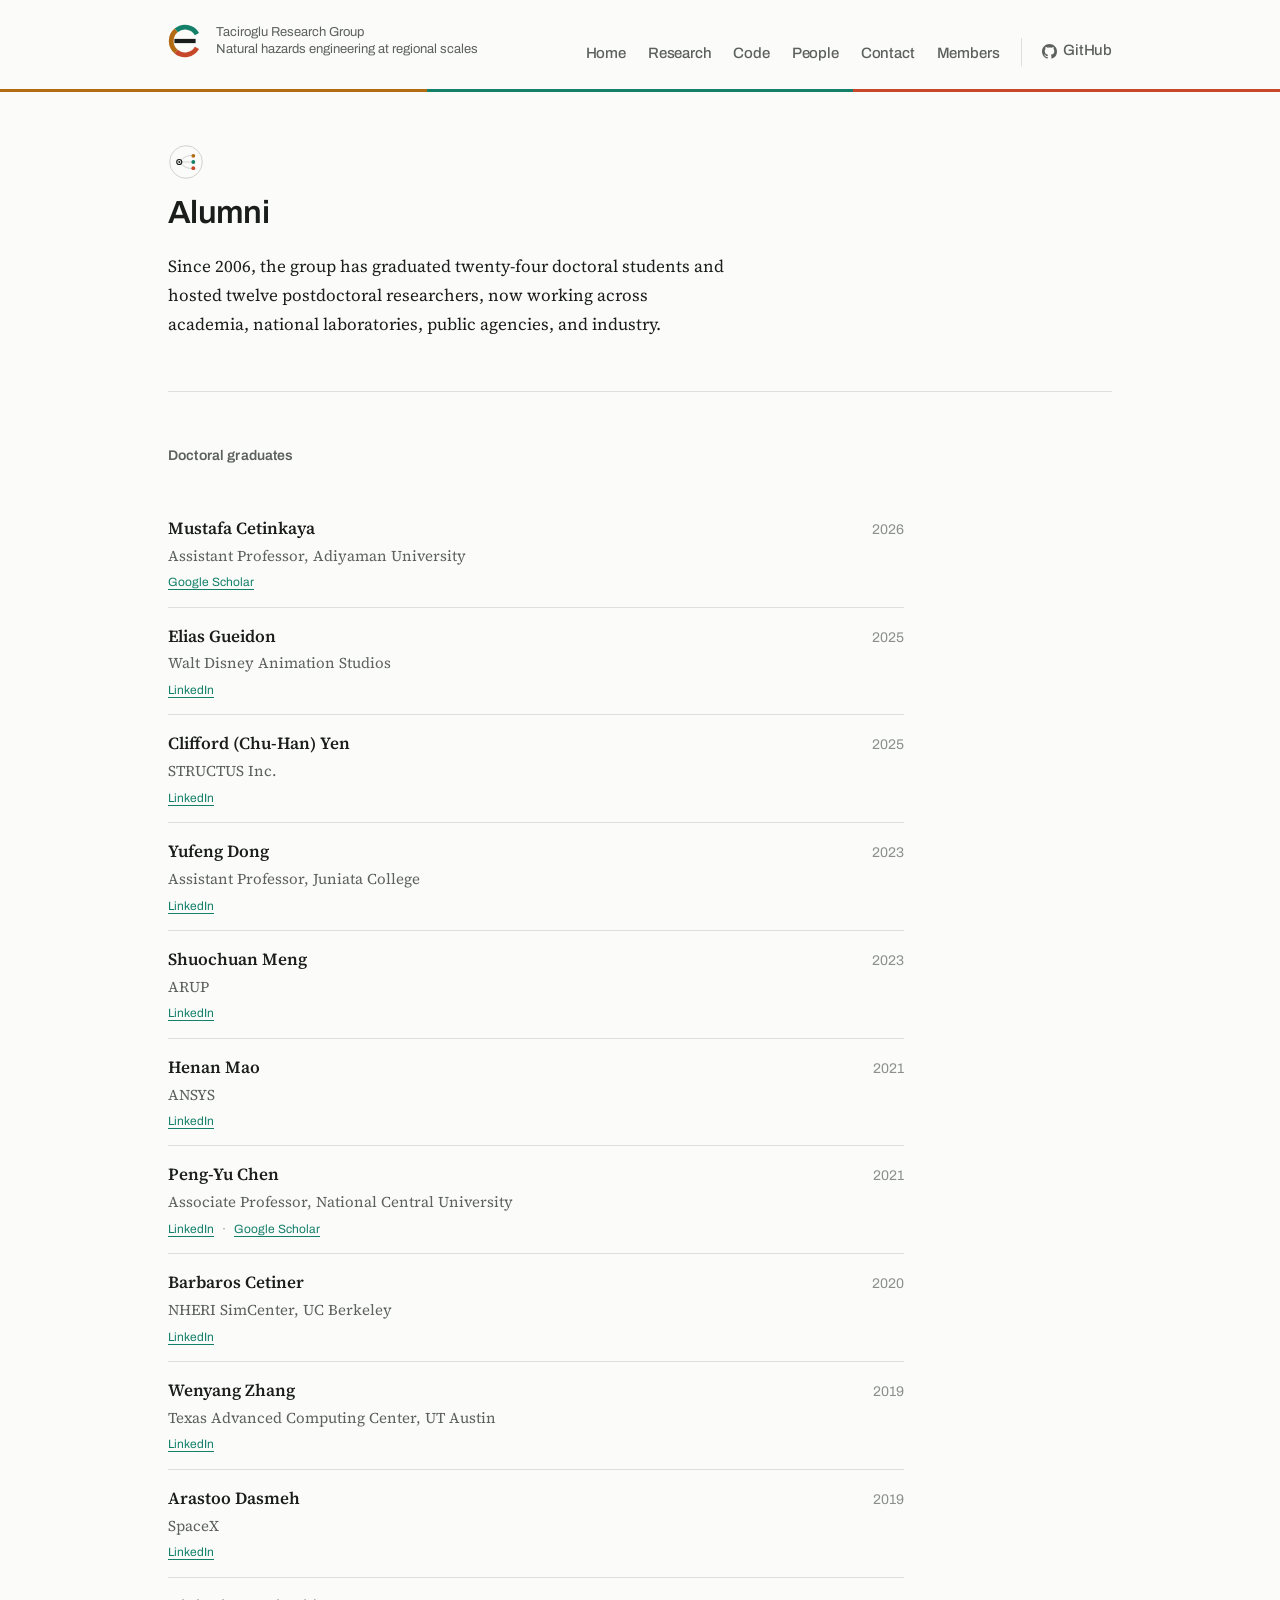
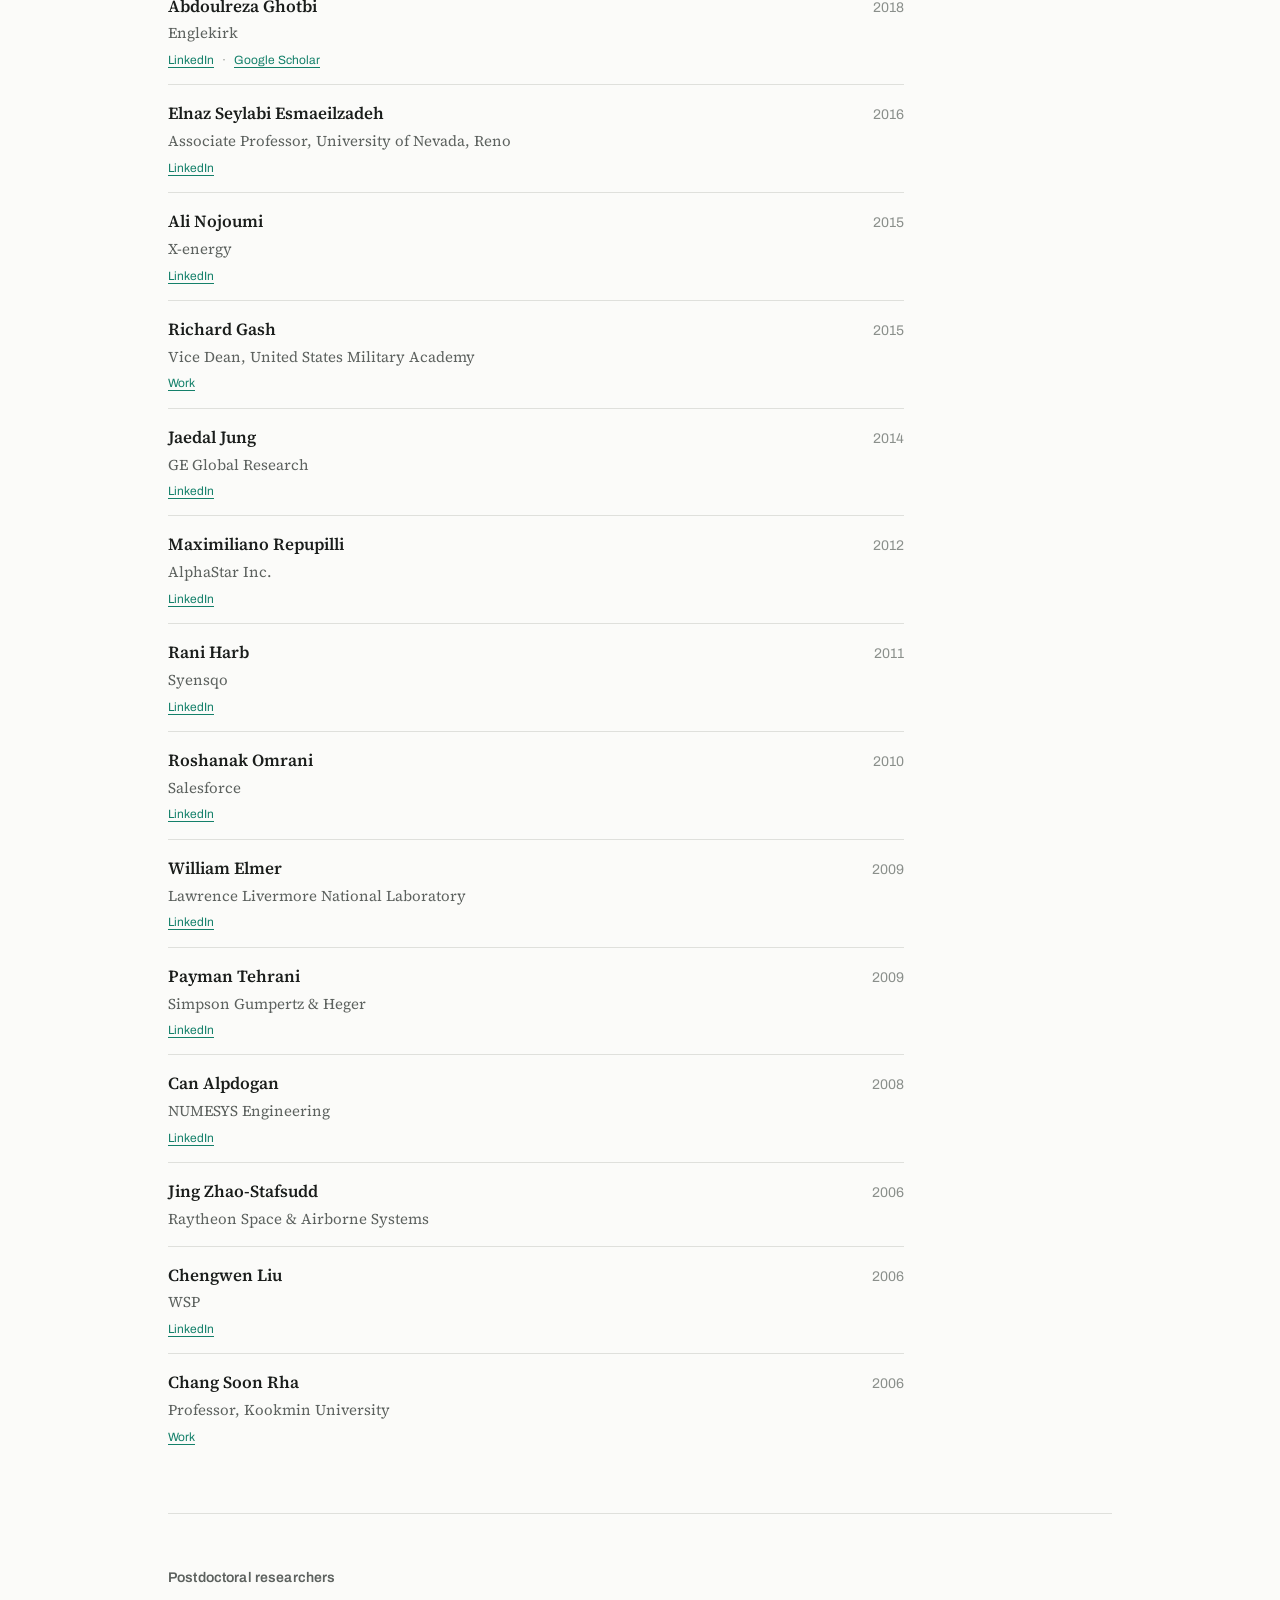
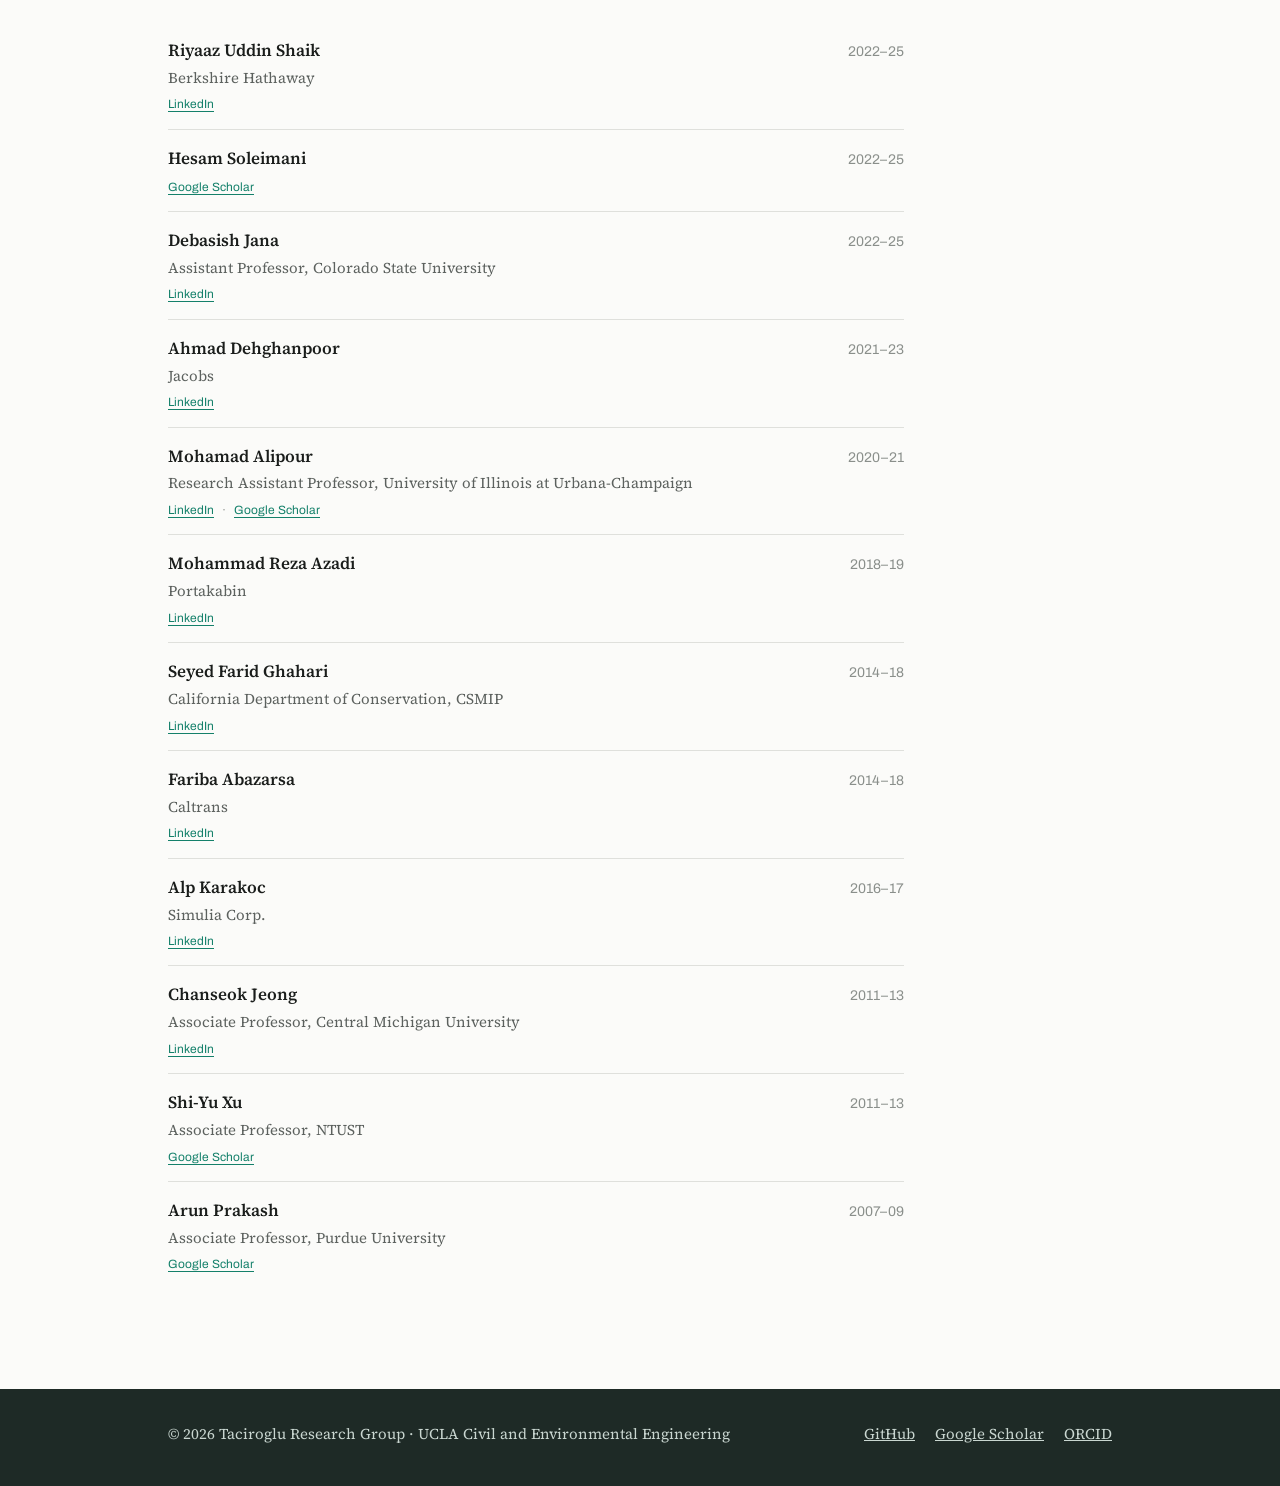
==== commit 7fec208f: "Rename C.W. Liu to Chengwen Liu" ====
--- a/alumni.html
+++ b/alumni.html
@@ -80,7 +80,7 @@
     <li><div><span class="who">Payman Tehrani</span><span class="where">Simpson Gumpertz &amp; Heger</span><span class="plinks"><a href="https://www.linkedin.com/in/paymankhalilitehrani/">LinkedIn</a></span></div><span class="yr">2009</span></li>
     <li><div><span class="who">Can Alpdogan</span><span class="where">NUMESYS Engineering</span><span class="plinks"><a href="https://www.linkedin.com/in/can-alpdogan/">LinkedIn</a></span></div><span class="yr">2008</span></li>
     <li><div><span class="who">Jing Zhao-Stafsudd</span><span class="where">Raytheon Space &amp; Airborne Systems</span></div><span class="yr">2006</span></li>
-    <li><div><span class="who">C.W. Liu</span><span class="where">WSP</span><span class="plinks"><a href="https://www.linkedin.com/in/chengwen-liu-055a5216/">LinkedIn</a></span></div><span class="yr">2006</span></li>
+    <li><div><span class="who">Chengwen Liu</span><span class="where">WSP</span><span class="plinks"><a href="https://www.linkedin.com/in/chengwen-liu-055a5216/">LinkedIn</a></span></div><span class="yr">2006</span></li>
     <li><div><span class="who">Chang Soon Rha</span><span class="where">Professor, Kookmin University</span><span class="plinks"><a href="https://archi.kookmin.ac.kr/construct/system/systemprofessor">Work</a></span></div><span class="yr">2006</span></li>
   </ul>
 </section>
--- a/assets/style.css
+++ b/assets/style.css
@@ -620,3 +620,8 @@
   color: var(--faint);
   letter-spacing: 0.02em;
 }
+
+/* member profile links */
+.member .plinks { margin: 0.3rem 0 0; font-family: "Archivo", sans-serif; font-size: 0.75rem; }
+.member .plinks a { color: var(--wind); text-decoration: none; border-bottom: 1px solid currentColor; }
+.member .plinks .sep { color: var(--faint); margin: 0 0.5rem; }
